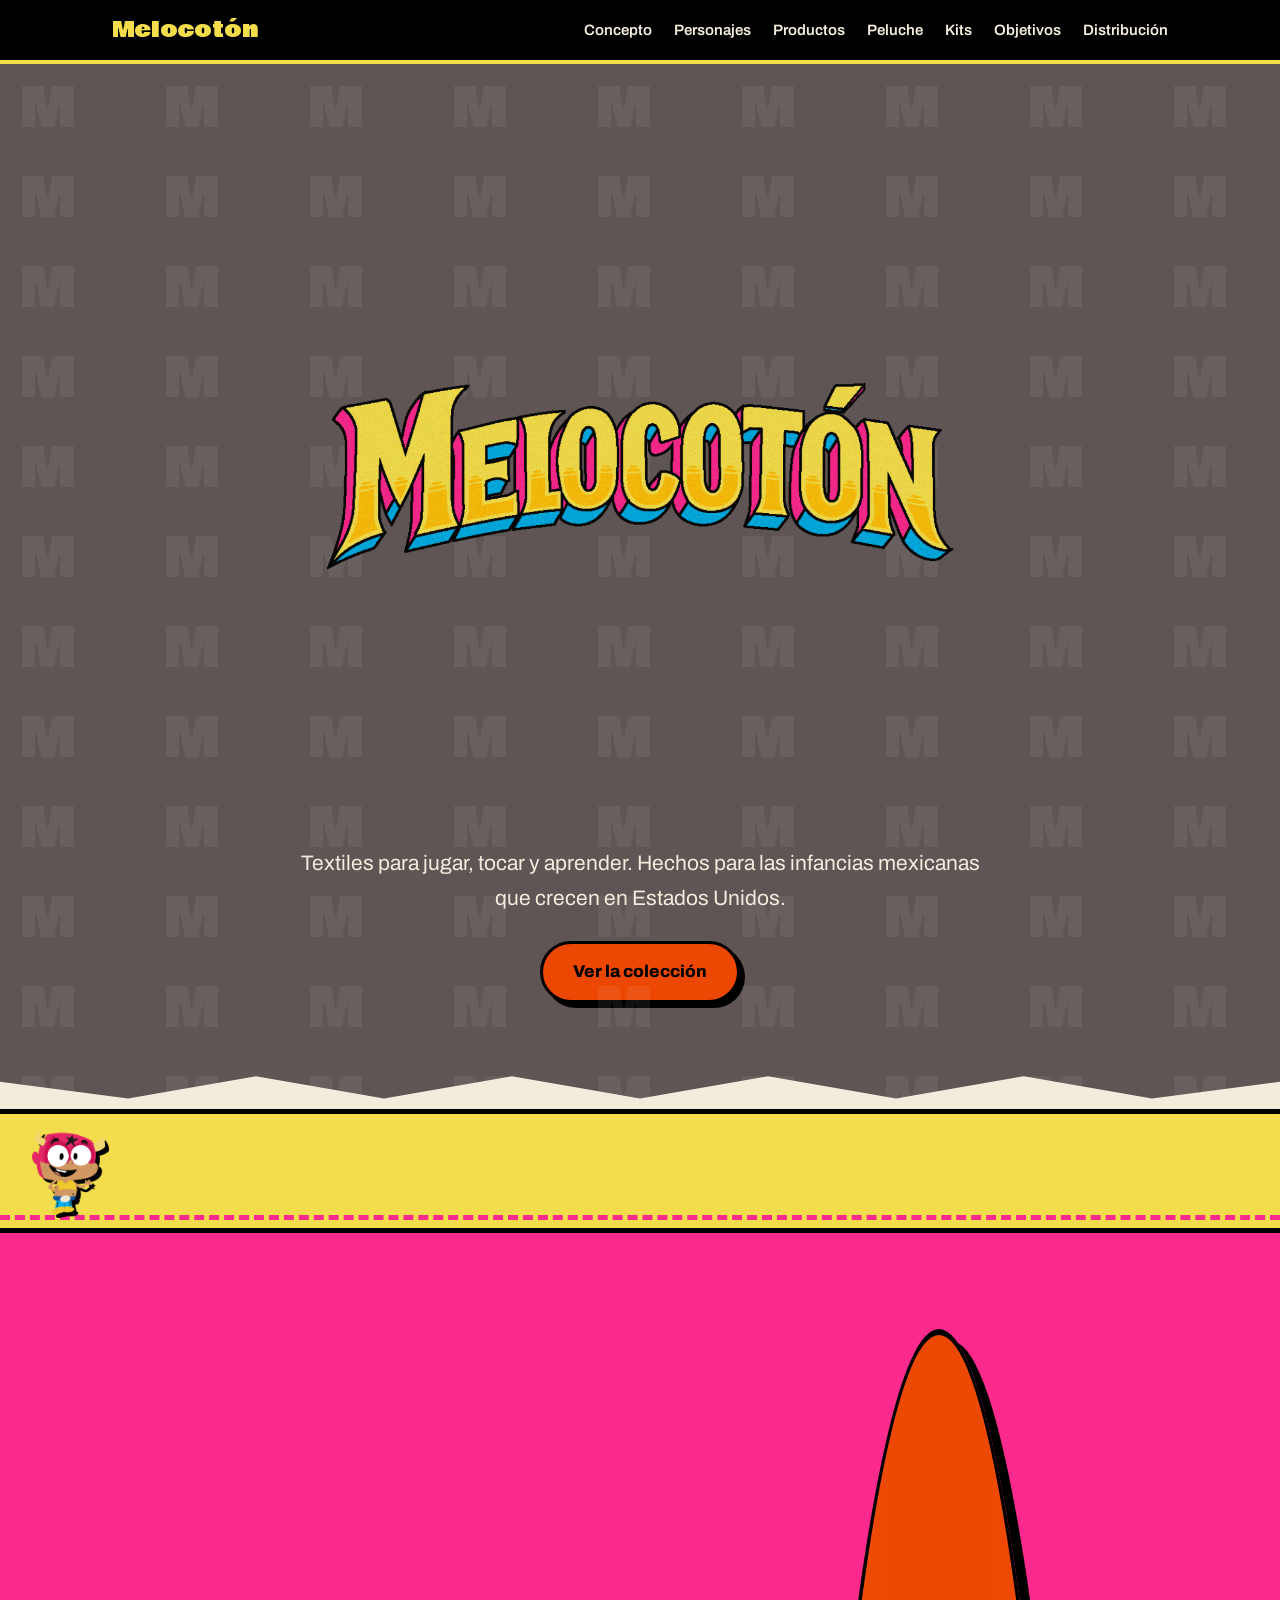
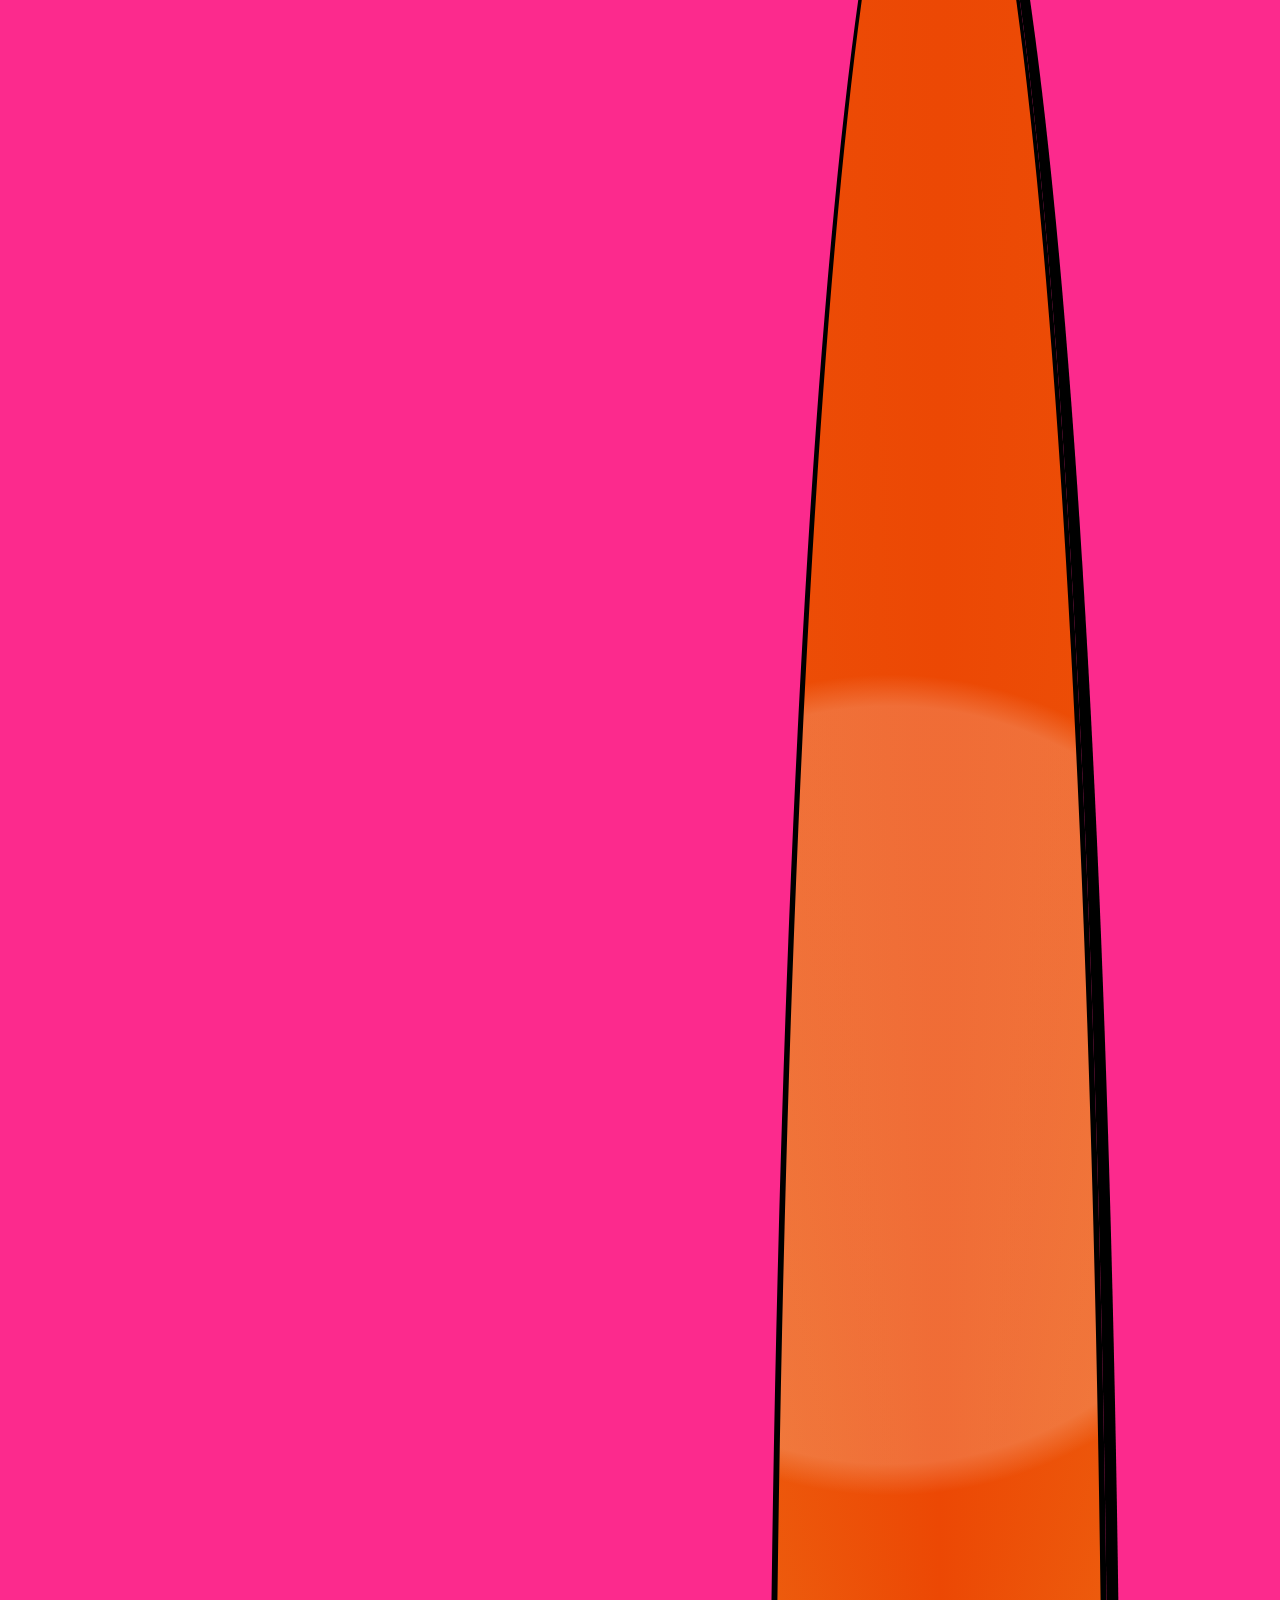
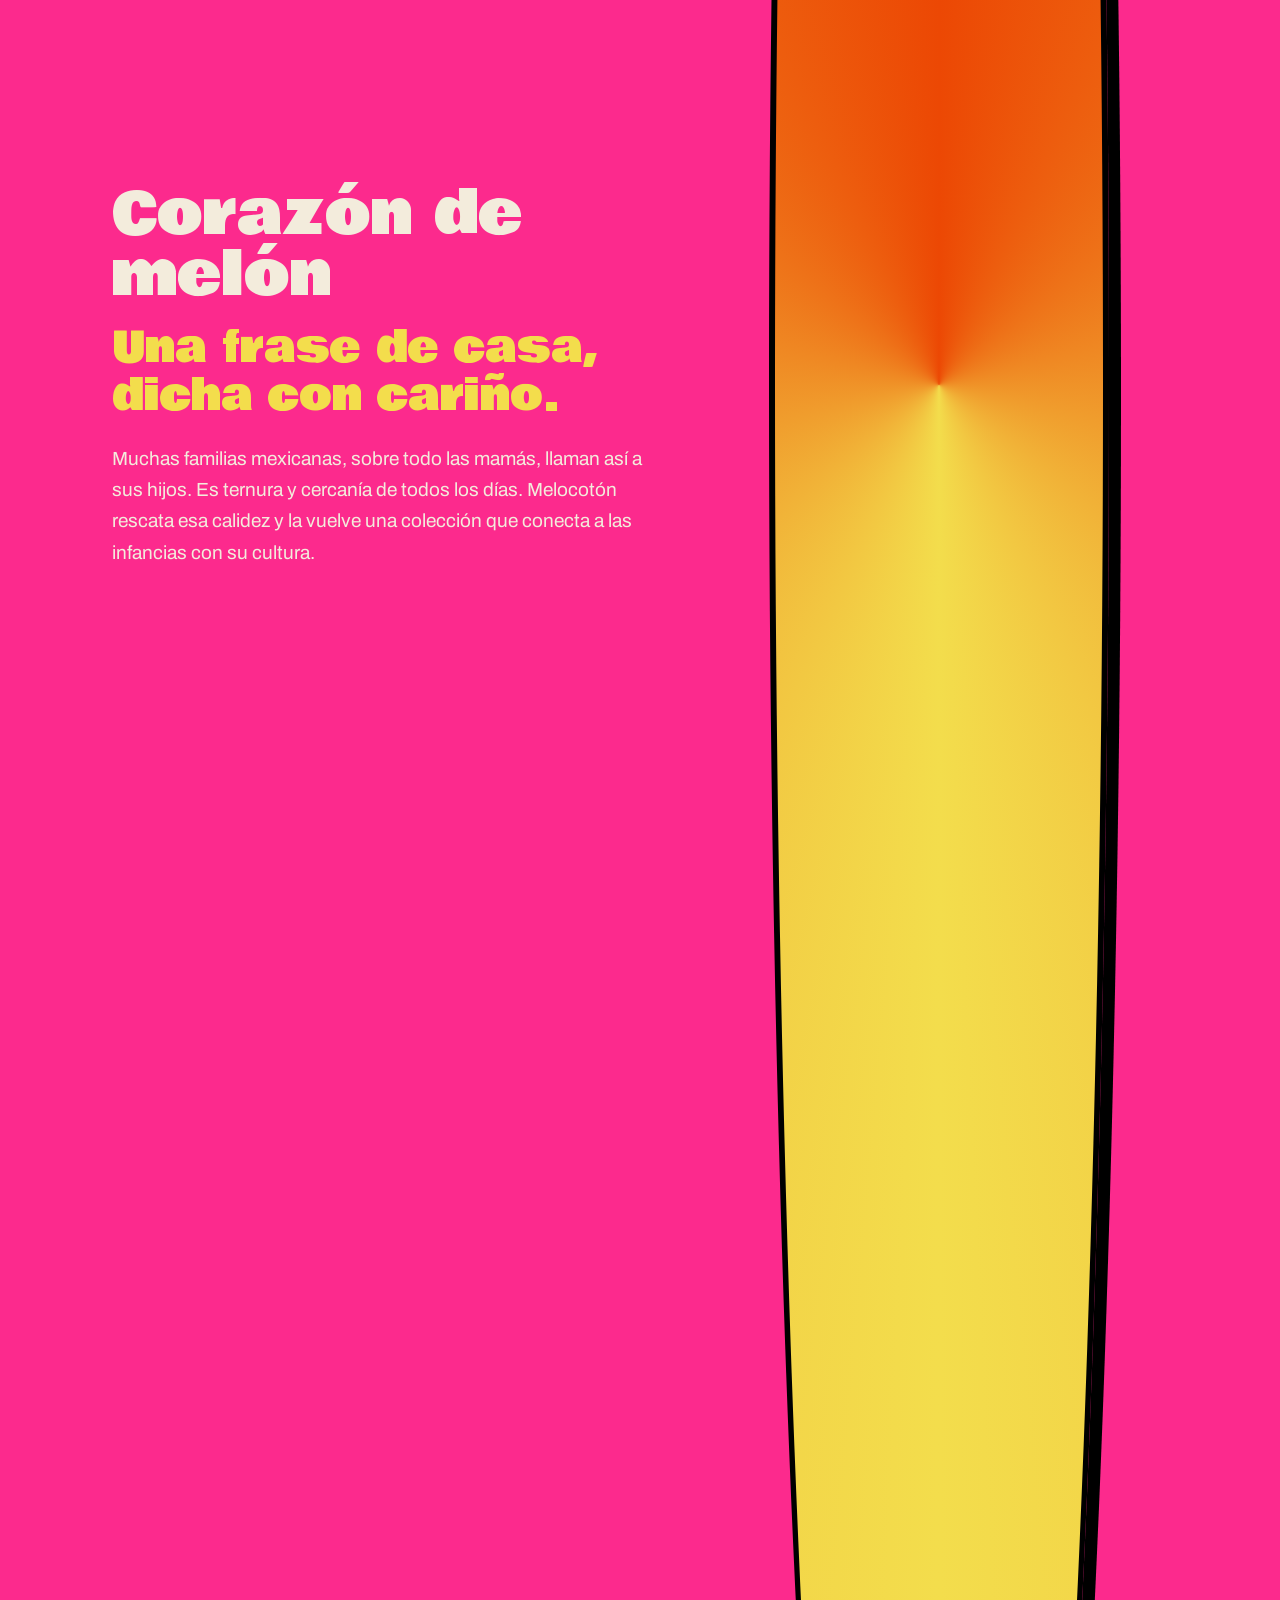
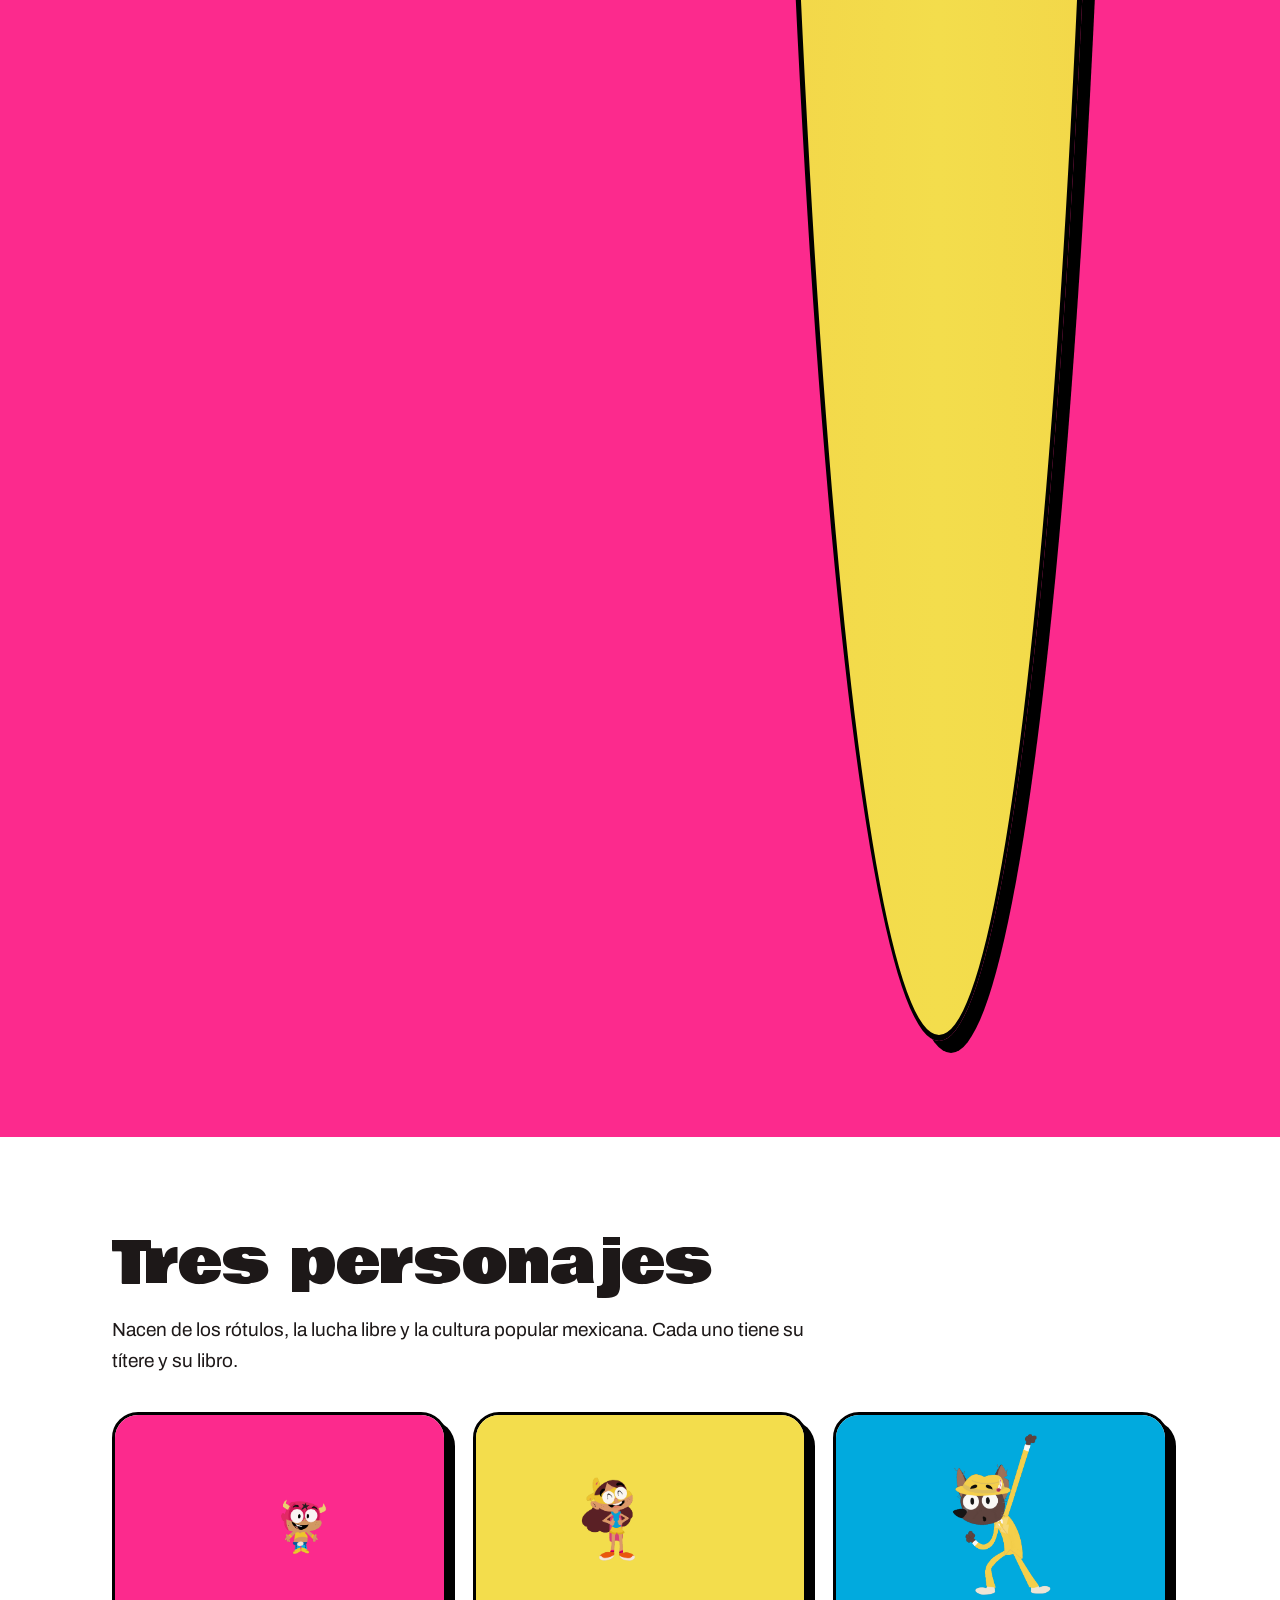
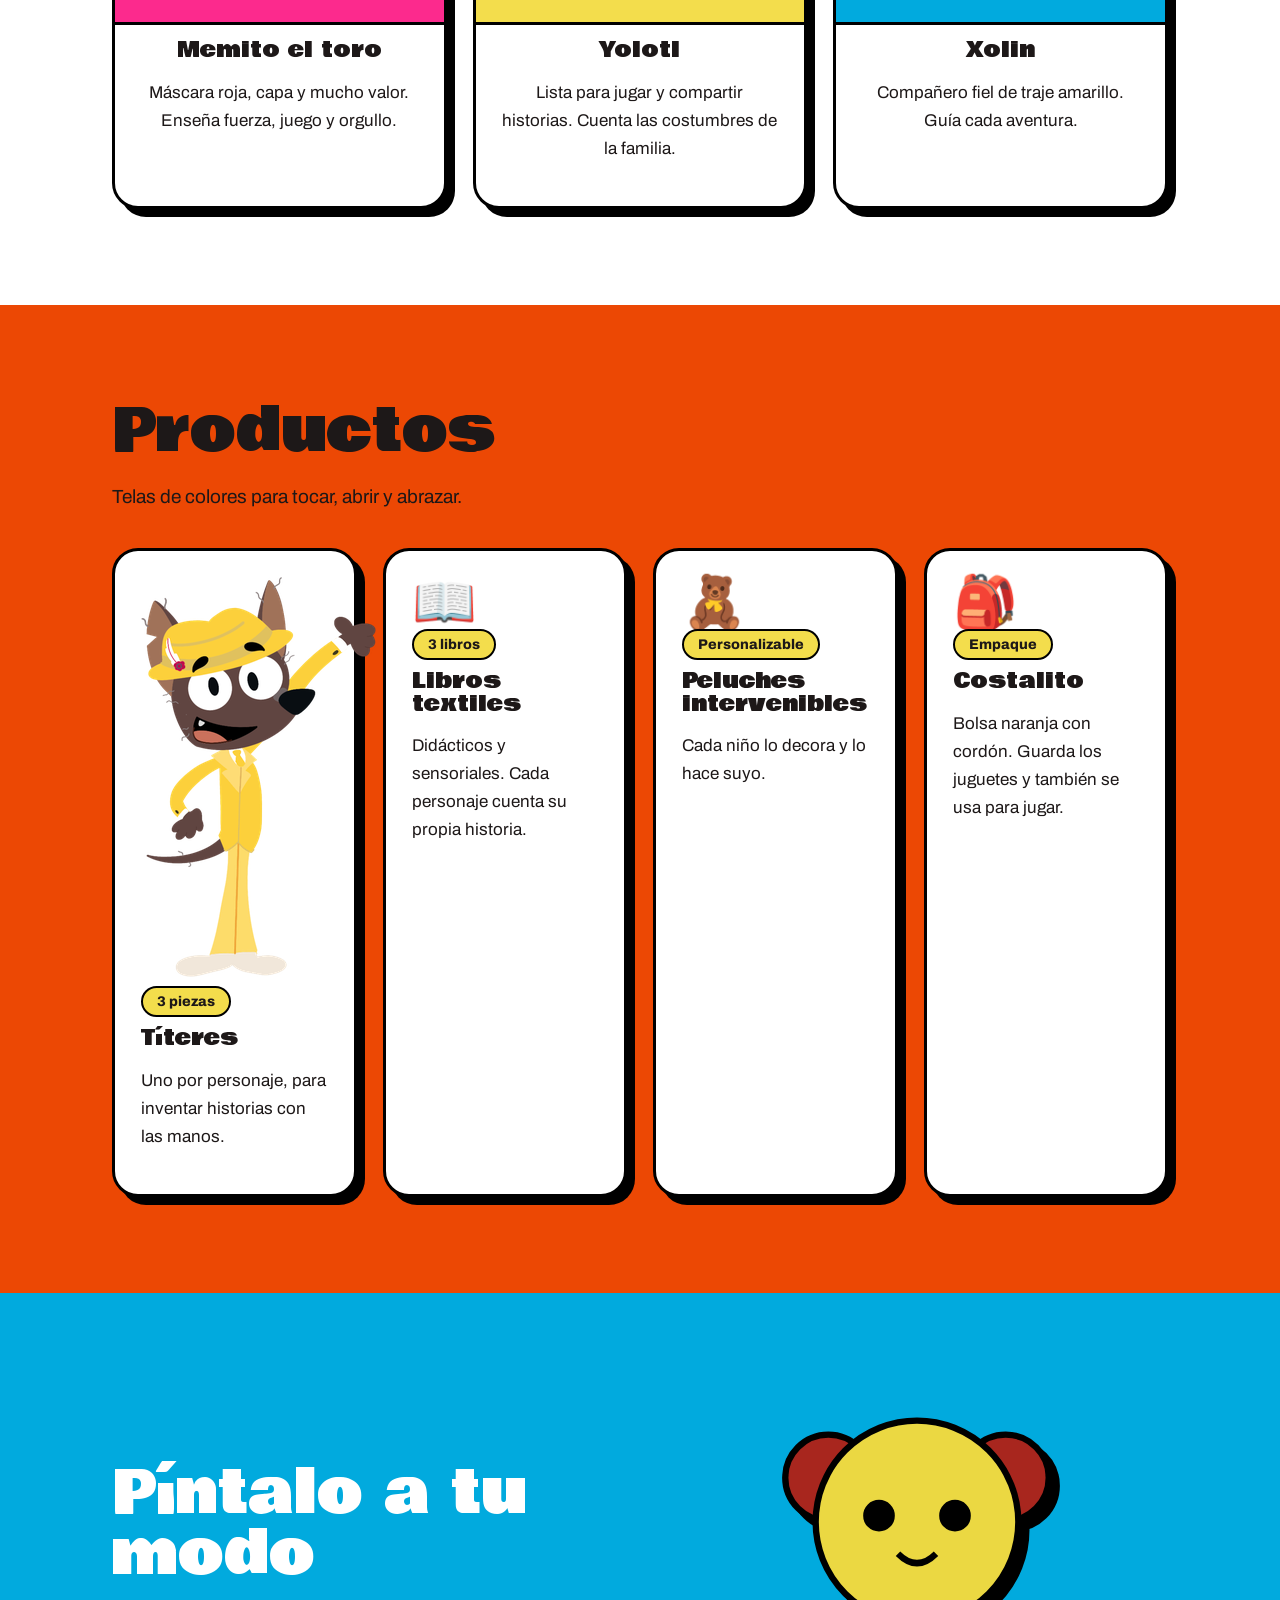
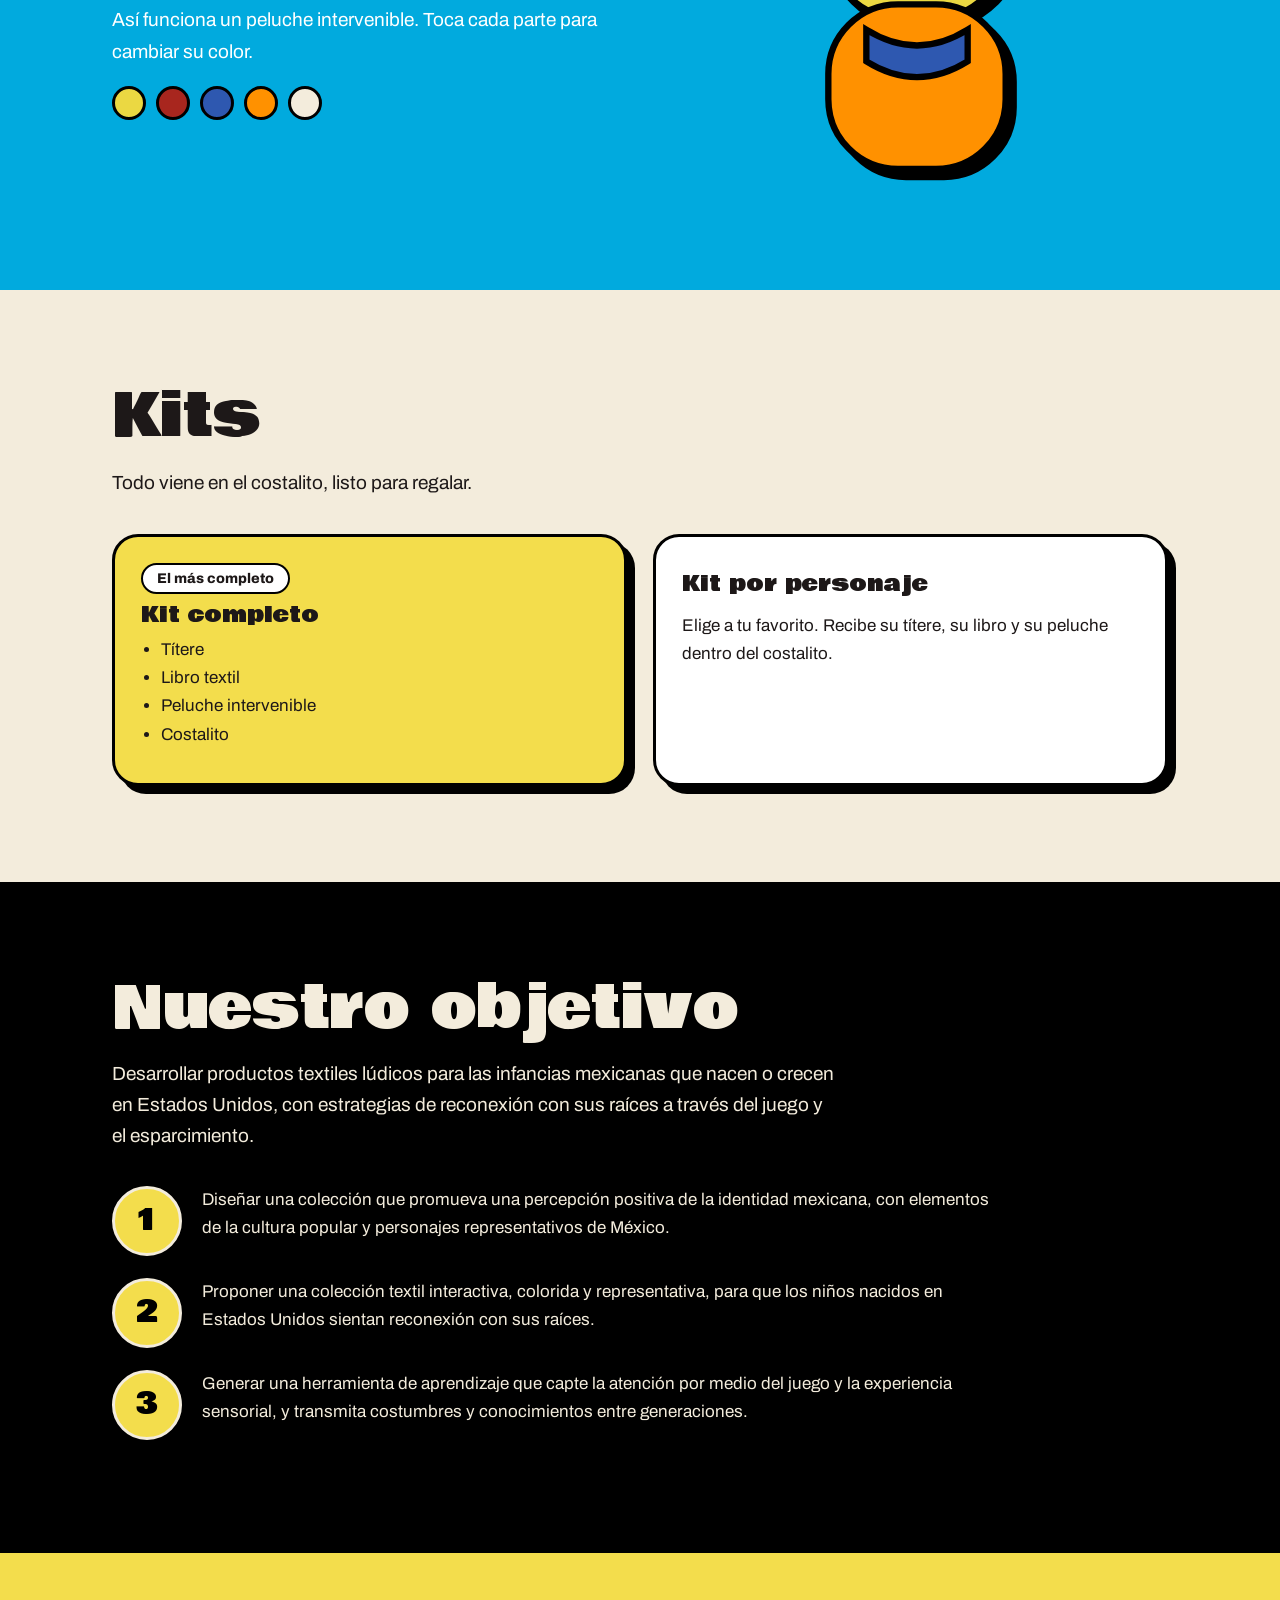
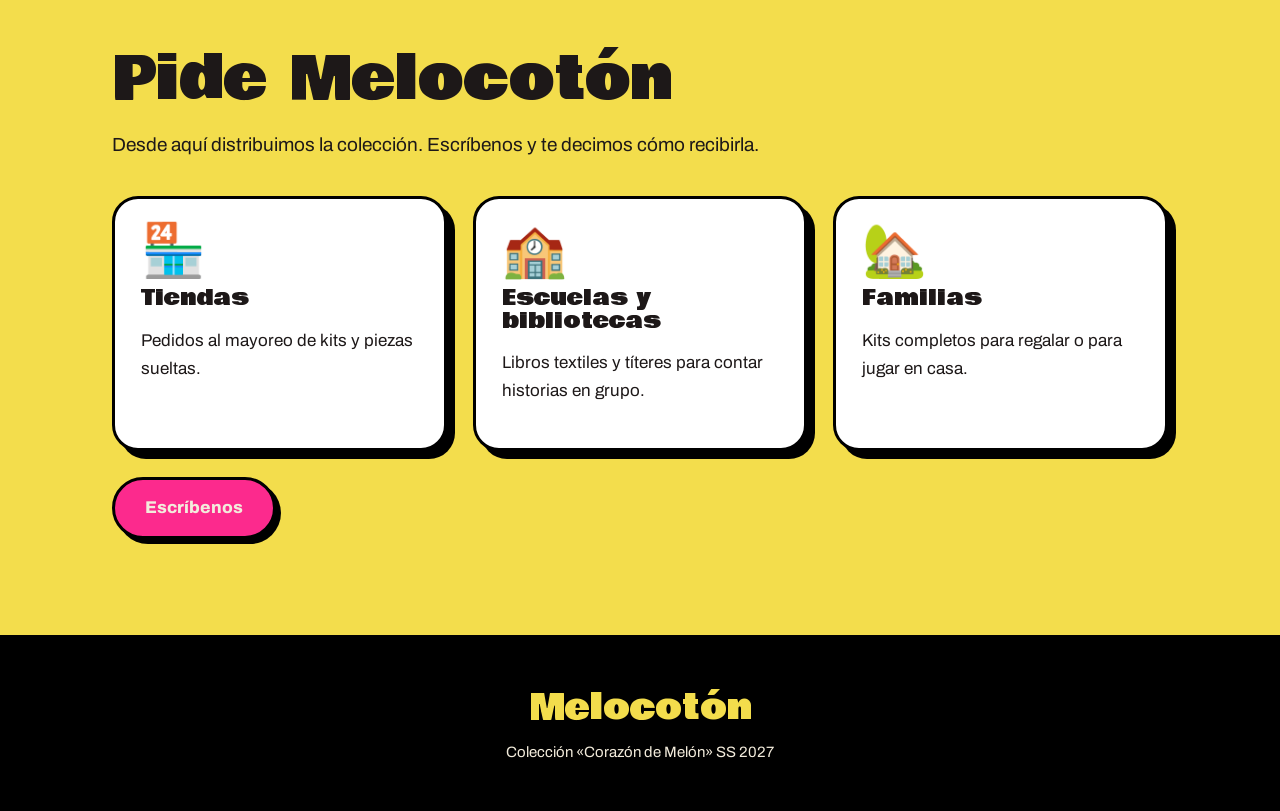
==== index.html @ 407057d2 "bien" ====
<!DOCTYPE html>
<html lang="es">
<head>
<meta charset="utf-8">
<meta name="viewport" content="width=device-width, initial-scale=1">
<meta name="description" content="Textiles lúdicos para las infancias mexicanas que crecen en Estados Unidos.">
<link rel="preconnect" href="https://fonts.googleapis.com">
<link rel="preconnect" href="https://fonts.gstatic.com" crossorigin>
<link rel="stylesheet" href="https://fonts.googleapis.com/css2?family=Archivo:wght@400;600;800&family=Bowlby+One&display=swap">
<link rel="stylesheet" href="styles.css">
</head>
<body>
<nav aria-label="Principal"><div class="w"><b>Melocotón</b>
<ul><li><a href="#concepto">Concepto</a></li><li><a href="#personajes">Personajes</a></li><li><a href="#productos">Productos</a></li><li><a href="#intervenible">Peluche</a></li><li><a href="#kits">Kits</a></li><li><a href="#objetivos">Objetivos</a></li><li><a href="#distribucion">Distribución</a></li></ul></div></nav>

<header class="hero">
<div class="w">
<h1 class="logo-img"><img src="img/logoletras.png" alt="Melocotón"></h1>
<p>Textiles para jugar, tocar y aprender. Hechos para las infancias mexicanas que crecen en Estados Unidos.</p>
<a class="btn" href="#productos">Ver la colección</a>

</div>
<div class="cut"></div>
</header>

<div class="mq"><div id="desfile" aria-hidden="true"></div></div>

<section class="cor" id="concepto"><div class="w">
<div>
<h2>Corazón de melón</h2>
<blockquote>Una frase de casa, dicha con cariño.</blockquote>
<p class="lead" style="margin-top:22px">Muchas familias mexicanas, sobre todo las mamás, llaman así a sus hijos. Es ternura y cercanía de todos los días. Melocotón rescata esa calidez y la vuelve una colección que conecta a las infancias con su cultura.</p>
</div>
<div class="melon" aria-hidden="true"><img src="img/logoletra.png" alt=""></div>
</div></section>
<section class="chars" id="personajes"><div class="w">
<h2>Tres personajes</h2>
<p class="lead">Nacen de los rótulos, la lucha libre y la cultura popular mexicana. Cada uno tiene su títere y su libro.</p>
<div class="grid">
<article class="card"><div class="pic a"><img src="img/luchador.gif" alt="El luchador"></div><h3>Memito el toro</h3><p>Máscara roja, capa y mucho valor. Enseña fuerza, juego y orgullo.</p></article>
<article class="card"><div class="pic b"><img src="img/nina.gif" alt="La superheroína"></div><h3>Yolotl</h3><p>Lista para jugar y compartir historias. Cuenta las costumbres de la familia.</p></article>
<article class="card"><div class="pic c"><img src="img/xolo.gif" alt="El perro de sombrero"></div><h3>Xolin</h3><p>Compañero fiel de traje amarillo. Guía cada aventura.</p></article>
</div></div></section>
<section class="prod" id="productos"><div class="w">
<h2>Productos</h2>
<p class="lead">Telas de colores para tocar, abrir y abrazar.</p>
<div class="grid">
<article class="card"><div class="ico"><img src="img/perro.png" alt=""></div><span class="tag">3 piezas</span><h3>Títeres</h3><p>Uno por personaje, para inventar historias con las manos.</p></article>
<article class="card"><div class="ico">📖</div><span class="tag">3 libros</span><h3>Libros textiles</h3><p>Didácticos y sensoriales. Cada personaje cuenta su propia historia.</p></article>
<article class="card"><div class="ico">🧸</div><span class="tag">Personalizable</span><h3>Peluches intervenibles</h3><p>Cada niño lo decora y lo hace suyo.</p></article>
<article class="card"><div class="ico">🎒</div><span class="tag">Empaque</span><h3>Costalito</h3><p>Bolsa naranja con cordón. Guarda los juguetes y también se usa para jugar.</p></article>
</div></div></section>

<section class="int" id="intervenible"><div class="w">
<div>
<h2>Píntalo a tu modo</h2>
<p class="lead">Así funciona un peluche intervenible. Toca cada parte para cambiar su color.</p>
<div class="sw" aria-hidden="true"><i style="background:#EBD842"></i><i style="background:#A8261E"></i><i style="background:#2E58B0"></i><i style="background:#FF9100"></i><i style="background:#F3ECDC"></i></div>
</div>
<svg viewBox="0 0 300 320" role="img" aria-label="Peluche con partes de color cambiante">
<circle class="p" cx="80" cy="70" r="34" fill="#A8261E"/><circle class="p" cx="220" cy="70" r="34" fill="#A8261E"/>
<circle class="p" cx="150" cy="105" r="80" fill="#EBD842"/>
<rect class="p" x="80" y="170" width="140" height="130" rx="55" fill="#FF9100"/>
<path class="p" d="M110 190 Q150 215 190 190 L190 215 Q150 240 110 215Z" fill="#2E58B0"/>
<circle cx="120" cy="100" r="10" fill="#000" style="pointer-events:none"/><circle cx="180" cy="100" r="10" fill="#000" style="pointer-events:none"/>
<path d="M135 130 Q150 145 165 130" fill="none" style="pointer-events:none"/>
</svg>
</div></section>

<section class="kit" id="kits"><div class="w">
<h2>Kits</h2>
<p class="lead">Todo viene en el costalito, listo para regalar.</p>
<div class="grid">
<article class="card big"><span class="tag" style="background:#fff">El más completo</span><h3>Kit completo</h3><ul><li>Títere</li><li>Libro textil</li><li>Peluche intervenible</li><li>Costalito</li></ul></article>
<article class="card"><h3>Kit por personaje</h3><p>Elige a tu favorito. Recibe su títere, su libro y su peluche dentro del costalito.</p></article>
</div></div></section>

<section class="obj" id="objetivos"><div class="w">
<h2>Nuestro objetivo</h2>
<p class="lead">Desarrollar productos textiles lúdicos para las infancias mexicanas que nacen o crecen en Estados Unidos, con estrategias de reconexión con sus raíces a través del juego y el esparcimiento.</p>
<ol>
<li>Diseñar una colección que promueva una percepción positiva de la identidad mexicana, con elementos de la cultura popular y personajes representativos de México.</li>
<li>Proponer una colección textil interactiva, colorida y representativa, para que los niños nacidos en Estados Unidos sientan reconexión con sus raíces.</li>
<li>Generar una herramienta de aprendizaje que capte la atención por medio del juego y la experiencia sensorial, y transmita costumbres y conocimientos entre generaciones.</li>
</ol></div></section>

<section class="dist" id="distribucion"><div class="w">
<h2>Pide Melocotón</h2>
<p class="lead">Desde aquí distribuimos la colección. Escríbenos y te decimos cómo recibirla.</p>
<div class="grid">
<article class="card"><div class="ico">🏪</div><h3>Tiendas</h3><p>Pedidos al mayoreo de kits y piezas sueltas.</p></article>
<article class="card"><div class="ico">🏫</div><h3>Escuelas y bibliotecas</h3><p>Libros textiles y títeres para contar historias en grupo.</p></article>
<article class="card"><div class="ico">🏡</div><h3>Familias</h3><p>Kits completos para regalar o para jugar en casa.</p></article>
</div>
<a class="btn" href="mailto:hola@tucorreo.com?subject=Pedido%20Melocot%C3%B3n">Escríbenos</a>
</div></section>

<footer><b>Melocotón</b>Colección «Corazón de Melón» SS 2027</footer>
<script src="main.js"></script>
</body>
</html>
---- styles.css ----
@font-face{font-family:"Reactive Anchor";src:url(fonts/ReactiveAnchor.otf) format("opentype")}
:root{--y:#F3DD4C;--r:#FC2A8D;--b:#01AADE;--o:#EC4804;--c:#F3ECDC;--g:#5F5555;--k:#000;
--disp:"Bowlby One","Impact","Arial Black",sans-serif;--body:"Archivo",system-ui,sans-serif}
*{box-sizing:border-box}html{scroll-behavior:smooth;scroll-padding-top:64px}
body{margin:0;background:var(--c);color:#1d1818;font:400 17px/1.65 var(--body)}
h1,h2,h3{font-family:var(--disp);font-weight:400;line-height:1.02;margin:0}
a{color:inherit}.w{max-width:1100px;margin:0 auto;padding:0 22px}
:focus-visible{outline:3px solid var(--b);outline-offset:3px}
/* nav */
nav{position:sticky;top:0;z-index:20;background:var(--k);color:var(--c);border-bottom:4px solid var(--y)}
nav .w{display:flex;align-items:center;justify-content:space-between;gap:16px;height:60px}
nav b{font-family:var(--disp);font-weight:400;font-size:22px;color:var(--y)}
nav ul{display:flex;gap:22px;margin:0;padding:0;list-style:none;font-weight:600;font-size:15px}
nav a{text-decoration:none}nav a:hover{color:var(--y)}
@media(max-width:700px){nav ul{display:none}}
/* hero */
.hero{background:var(--g);color:var(--c);text-align:center;padding:72px 0 0;position:relative;overflow:hidden}
.hero::before{content:"M M M M M M M M M M M M M M M M M M M M M M M M M M M M M M M M M M M M M M M M M M M M M M M M M M M M M M M M M M M M M M M M M M M M M M M M M M M M M M M M M M M M M M M M M M M M M M M M M M M M M M M M M M M M M M M M M M M M M M M M M M M M M M M M M M M M M M M M M M M M M M M M M M M M M M M M M M M M M M M M M M M M M M M M M M M M M M M M M M M M M M M M M M M M M M M M M M";
position:absolute;left:0;right:0;top:-90px;bottom:0;font:400 54px/90px "Reactive Anchor",var(--disp);letter-spacing:34px;text-align:center;color:#ffffff10;overflow:hidden;pointer-events:none;animation:lluvia 6s linear infinite}
@keyframes lluvia{to{transform:translateY(90px)}}
.logo{position:relative;display:inline-block;font-size:clamp(52px,12.5vw,150px);padding:0 .08em;color:var(--r);-webkit-text-fill-color:var(--r);-webkit-text-stroke:.03em #000;paint-order:stroke fill;transform:rotate(-3deg);animation:pop .9s cubic-bezier(.2,1.6,.4,1) both;
text-shadow:.02em .02em 0 var(--r),.04em .04em 0 var(--r),.06em .06em 0 var(--r),.08em .08em 0 var(--r),.1em .1em 0 var(--r),.12em .12em 0 #000}
.logo::after{content:attr(data-t);position:absolute;left:0;top:0;padding:0 .08em;background:linear-gradient(#fff 0 38%,var(--y) 52% 68%,var(--b) 72%);-webkit-background-clip:text;background-clip:text;-webkit-text-fill-color:transparent;-webkit-text-stroke:.03em #000;text-shadow:none}
@keyframes pop{from{transform:scale(.5) rotate(6deg);opacity:0}}
.hero p{position:relative;max-width:34em;margin:30px auto 0;font-size:21px}
.btn{display:inline-block;margin-top:26px;background:var(--o);color:#000;font-weight:800;padding:14px 30px;border-radius:999px;text-decoration:none;border:3px solid #000;box-shadow:5px 5px 0 #000;transition:transform .15s,box-shadow .15s}
.btn:hover{transform:translate(2px,2px);box-shadow:3px 3px 0 #000;background:var(--y)}
.hero .row{position:relative;display:flex;justify-content:center;gap:12px;flex-wrap:wrap;margin-top:12px}
.hero .star{position:absolute;color:var(--b);font-size:44px}
.cut{height:56px;background:var(--c);margin-top:56px;clip-path:polygon(0 100%,0 40%,10% 70%,20% 30%,30% 70%,40% 30%,50% 70%,60% 30%,70% 70%,80% 30%,90% 70%,100% 40%,100% 100%)}
/* barra del desfile */
.mq{position:relative;z-index:2;height:124px;margin-top:-6px;background:var(--y);border-block:5px solid #000}
.mq::after{content:"";position:absolute;left:0;right:0;bottom:8px;border-bottom:5px dashed var(--r)}
/* sections */
section{padding:96px 0}
h2{font-size:clamp(34px,6vw,60px);margin-bottom:18px}
.lead{max-width:38em;font-size:19px}
.cor{background:var(--r);color:var(--c);position:relative}
.cor .w{display:grid;gap:40px;grid-template-columns:1.1fr .9fr;align-items:center}
.cor blockquote{margin:0;font:400 clamp(26px,4vw,42px)/1.15 var(--disp);color:var(--y)}
.melon{aspect-ratio:1;width:100%;max-width:340px;margin:auto;border-radius:50%;background:radial-gradient(circle at 35% 30%,#fff3 0 12%,transparent 13%),conic-gradient(var(--o),var(--y),var(--o));border:6px solid #000;box-shadow:12px 12px 0 #000;display:grid;place-items:center;font-size:120px;animation:bob 4s ease-in-out infinite}
@keyframes bob{50%{transform:translateY(-12px) rotate(4deg)}}
@media(max-width:800px){.cor .w{grid-template-columns:1fr}}
.grid{display:grid;gap:26px;grid-template-columns:repeat(auto-fit,minmax(240px,1fr));margin-top:36px}
.card{background:#fff;border:3px solid #000;border-radius:26px;padding:26px;box-shadow:8px 8px 0 #000;transition:transform .2s}
.card:hover{transform:translateY(-6px) rotate(-.8deg)}
.card h3{font-size:22px;margin:10px 0;overflow-wrap:anywhere}
/* personajes */
.chars{background:#fff}
.chars .card{text-align:center;padding-top:0;overflow:hidden}
.pic{margin:0 -26px 14px;height:210px;display:grid;place-items:center;font-size:104px;border-bottom:3px solid #000}
.pic.a{background:var(--r)}.pic.b{background:var(--y)}.pic.c{background:var(--b)}
/* productos */
.prod{background:var(--o)}
.tag{display:inline-block;background:var(--y);border:2px solid #000;border-radius:999px;padding:2px 14px;font-size:14px;font-weight:800}
.ico{font-size:52px;line-height:1}
/* intervenible */
.int{background:var(--b);color:#fff}
.int .w{display:grid;gap:50px;grid-template-columns:1fr 1fr;align-items:center}
.int svg{width:100%;max-width:380px;margin:auto;display:block;filter:drop-shadow(8px 8px 0 #000)}
.int svg path,.int svg circle,.int svg rect{stroke:#000;stroke-width:5;cursor:pointer;transition:fill .25s}
.int svg path:hover,.int svg circle:hover,.int svg rect:hover{opacity:.9}
.sw{display:flex;gap:10px;margin-top:18px}.sw i{width:34px;height:34px;border-radius:50%;border:3px solid #000}
@media(max-width:800px){.int .w{grid-template-columns:1fr}}
/* kits */
.kit{background:var(--c)}
.kit .card ul{padding-left:20px;margin:8px 0}
.kit .big{background:var(--y)}
/* objetivos */
.obj{background:#000;color:var(--c)}
.obj ol{list-style:none;counter-reset:n;padding:0;display:grid;gap:22px;margin-top:34px}
.obj li{counter-increment:n;display:grid;grid-template-columns:70px 1fr;gap:20px;align-items:start;max-width:52em}
.obj li::before{content:counter(n);font:400 30px var(--disp);display:grid;place-items:center;width:64px;height:64px;border-radius:50%;background:var(--y);color:#000;border:3px solid var(--c)}
.dist{background:var(--y)}.dist .btn{background:var(--r);color:var(--c)}.dist .btn:hover{background:#fff;color:#000}
footer{background:#000;color:var(--c);text-align:center;padding:46px 20px;font-size:15px}
footer b{display:block;font:400 34px var(--disp);color:var(--y);margin-bottom:6px}
@media(prefers-reduced-motion:reduce){*{animation:none!important;transition:none!important}html{scroll-behavior:auto}}

/* desfile de personajes */
#desfile{position:absolute;left:0;right:0;bottom:14px;height:100px;z-index:3;pointer-events:none}
.ch{position:absolute;left:0;bottom:0;pointer-events:auto;cursor:pointer;will-change:transform;user-select:none;-webkit-tap-highlight-color:transparent}
.ch .b{display:block;font-size:76px;line-height:1;filter:drop-shadow(4px 4px 0 #000);animation:paso .45s ease-in-out infinite alternate}
.ch.flip .b{transform:scaleX(-1)}
.ch.jump .b{animation:salto .6s ease-out}
.ch .say{position:absolute;left:50%;bottom:92px;transform:translateX(-50%) scale(0);transform-origin:bottom;white-space:nowrap;background:#fff;color:#000;border:3px solid #000;border-radius:16px;padding:4px 12px;font:400 16px var(--disp);transition:transform .2s}
.ch.talk .say{transform:translateX(-50%) scale(1)}
@keyframes paso{from{transform:translateY(0) rotate(-5deg)}to{transform:translateY(-10px) rotate(5deg)}}
@keyframes salto{40%{transform:translateY(-60px) rotate(-12deg) scale(1.15)}}
.ch.flip .b{animation-name:paso}
@media(prefers-reduced-motion:reduce){.ch .b{animation:none!important}}
.ch img{display:block;height:96px;width:auto;max-width:none;pointer-events:none}.ch .em{font-size:76px;line-height:1}
/* personajes */
.chars{background:#fff}
.chars .card{text-align:center;padding-top:0;overflow:hidden}
.pic{margin:0 -26px 14px;height:210px;display:grid;place-items:center;border-bottom:3px solid #000;overflow:hidden}
.pic.a{background:var(--r)}
.pic.b{background:var(--y)}
.pic.c{background:var(--b)}
.pic img{height:180px;width:auto;max-width:100%;object-fit:contain;display:block}
.logo-img{position:relative;margin:0;animation:pop .9s cubic-bezier(.2,1.6,.4,1) both}
.logo-img img{display:block;width:min(680px,90%);height:auto;margin:0 auto}
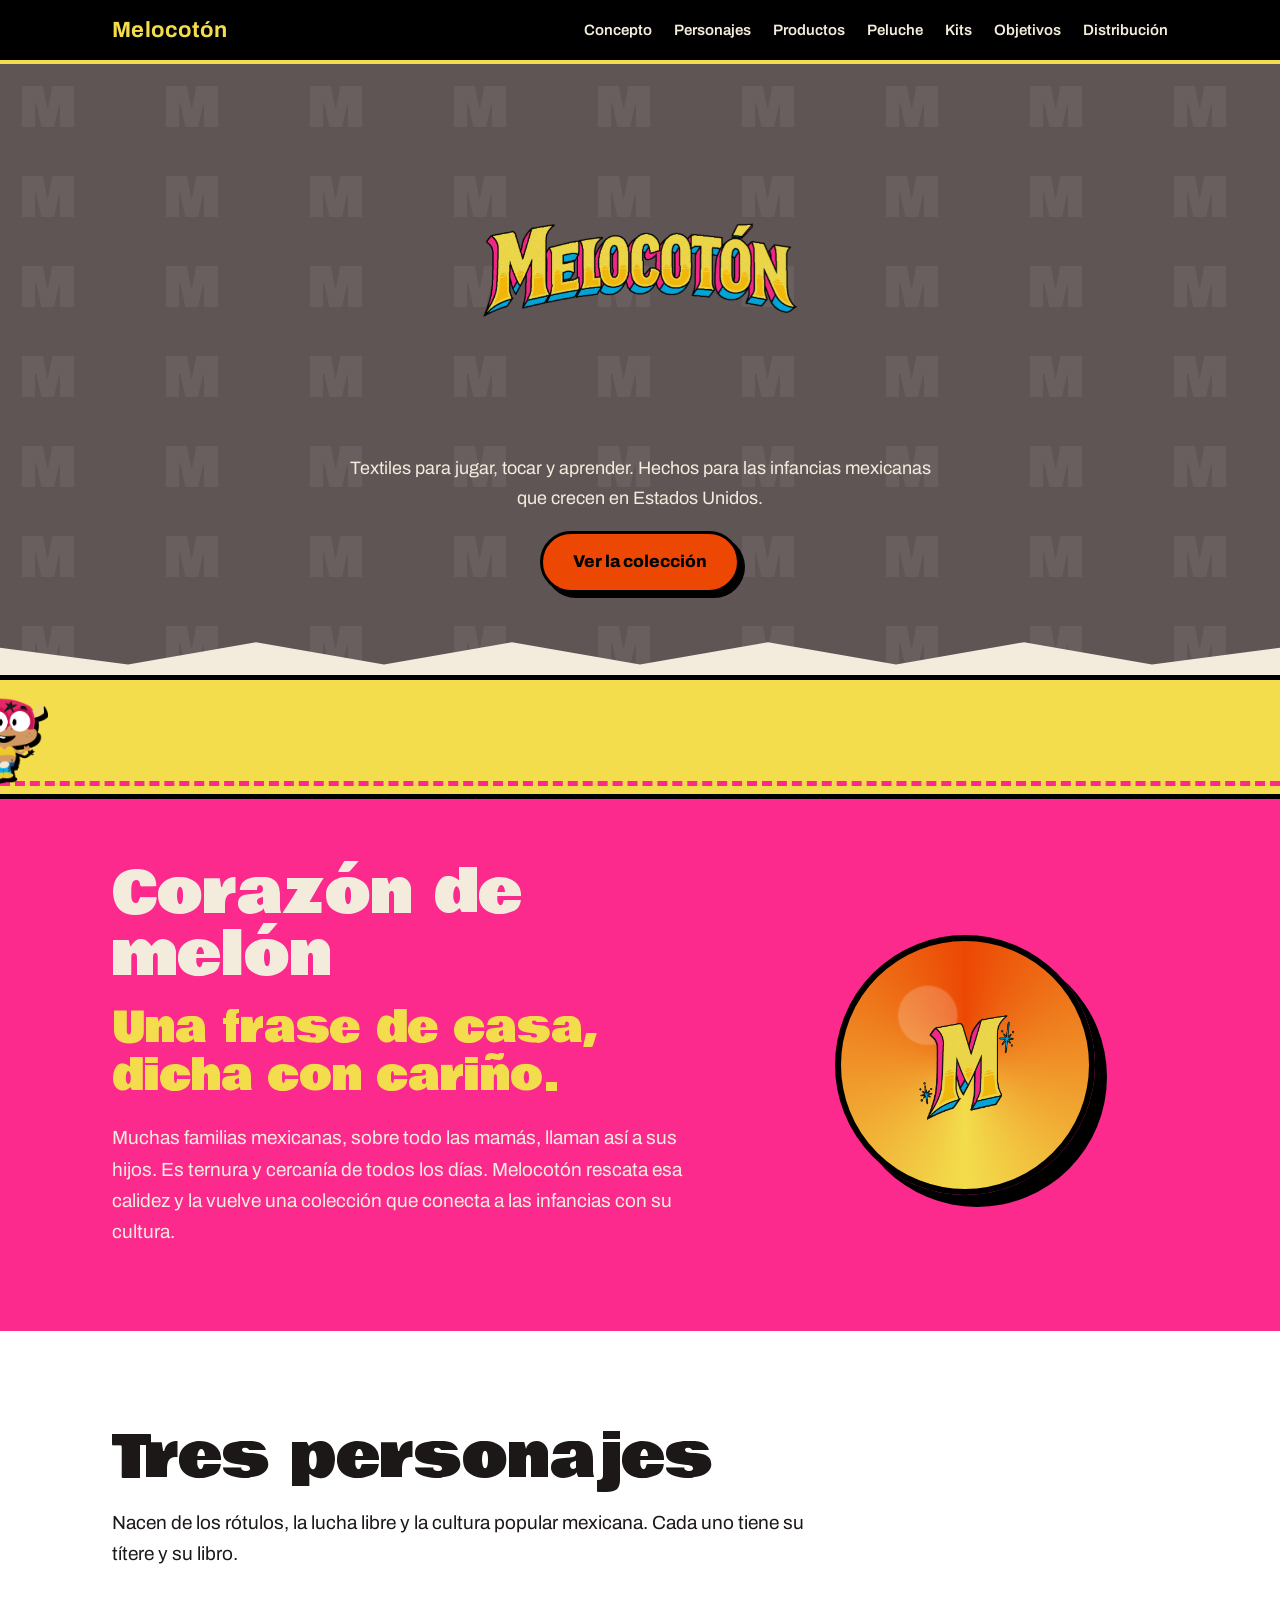
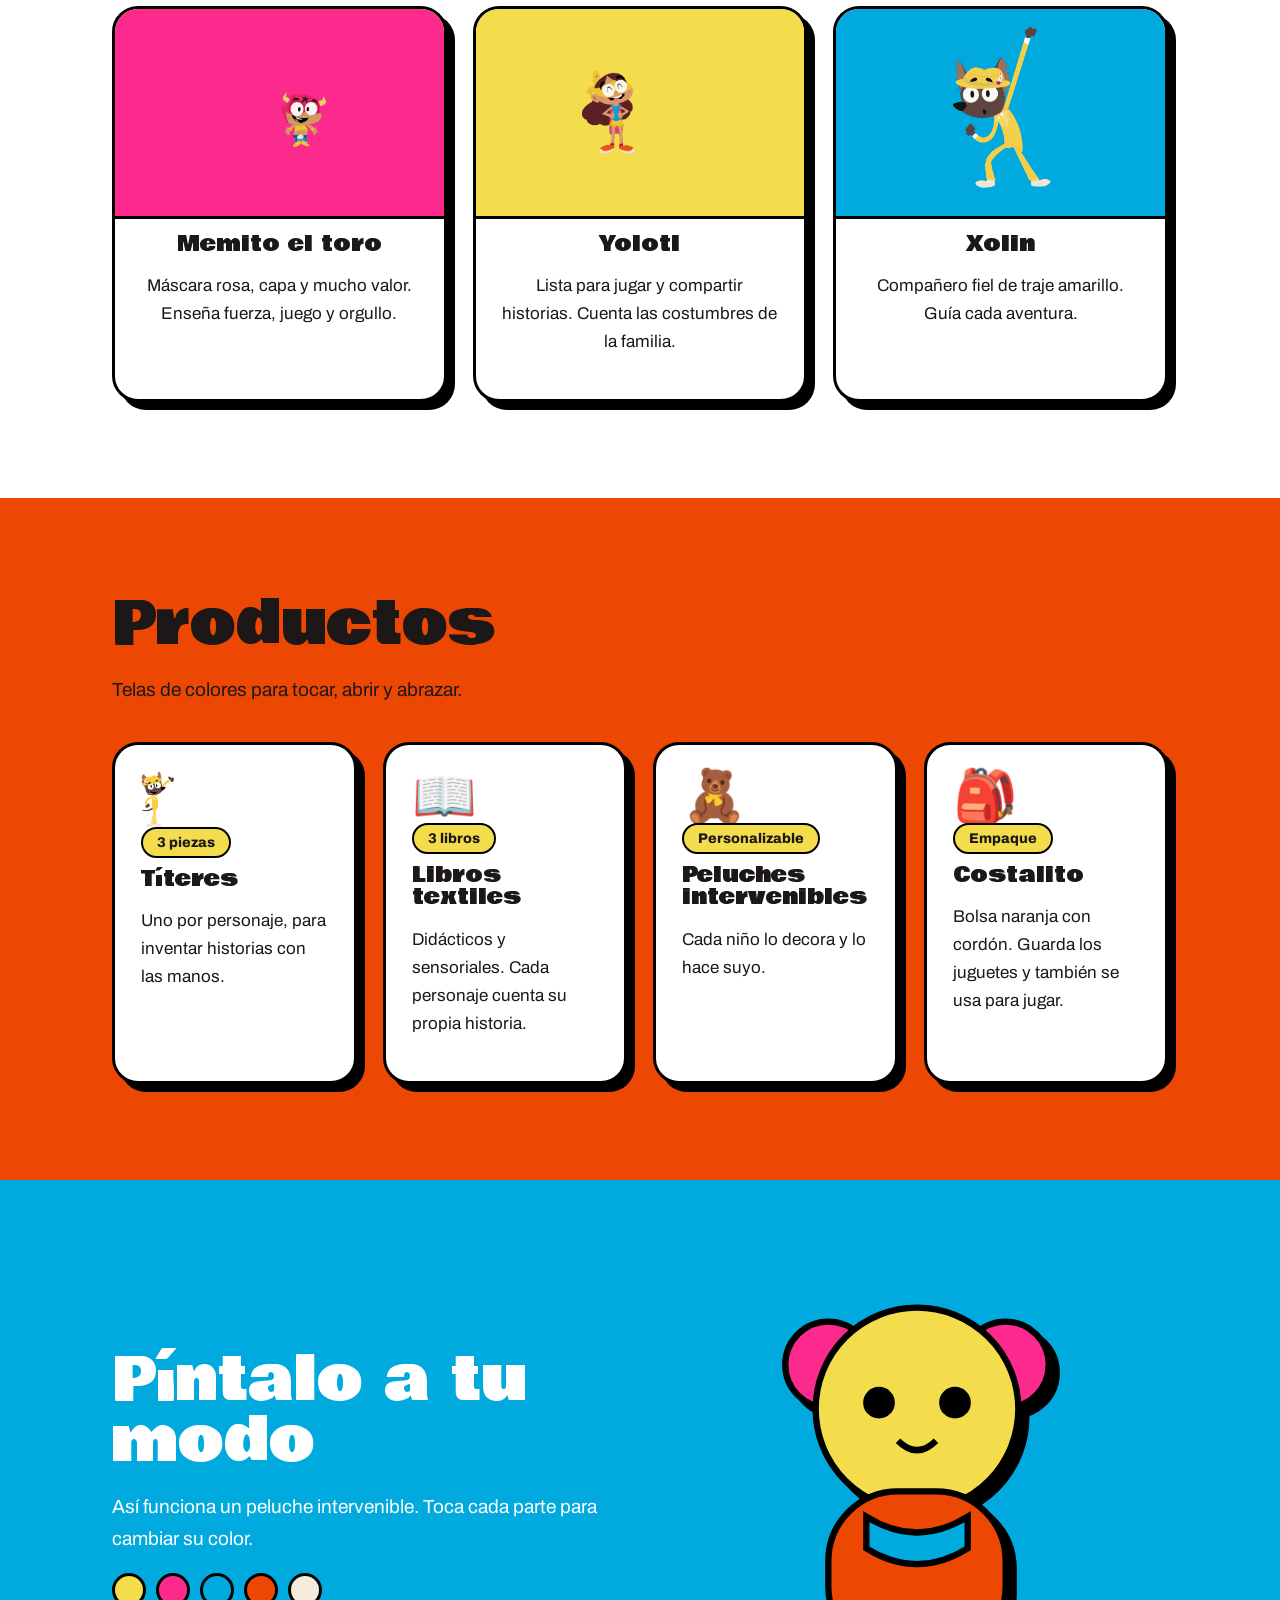
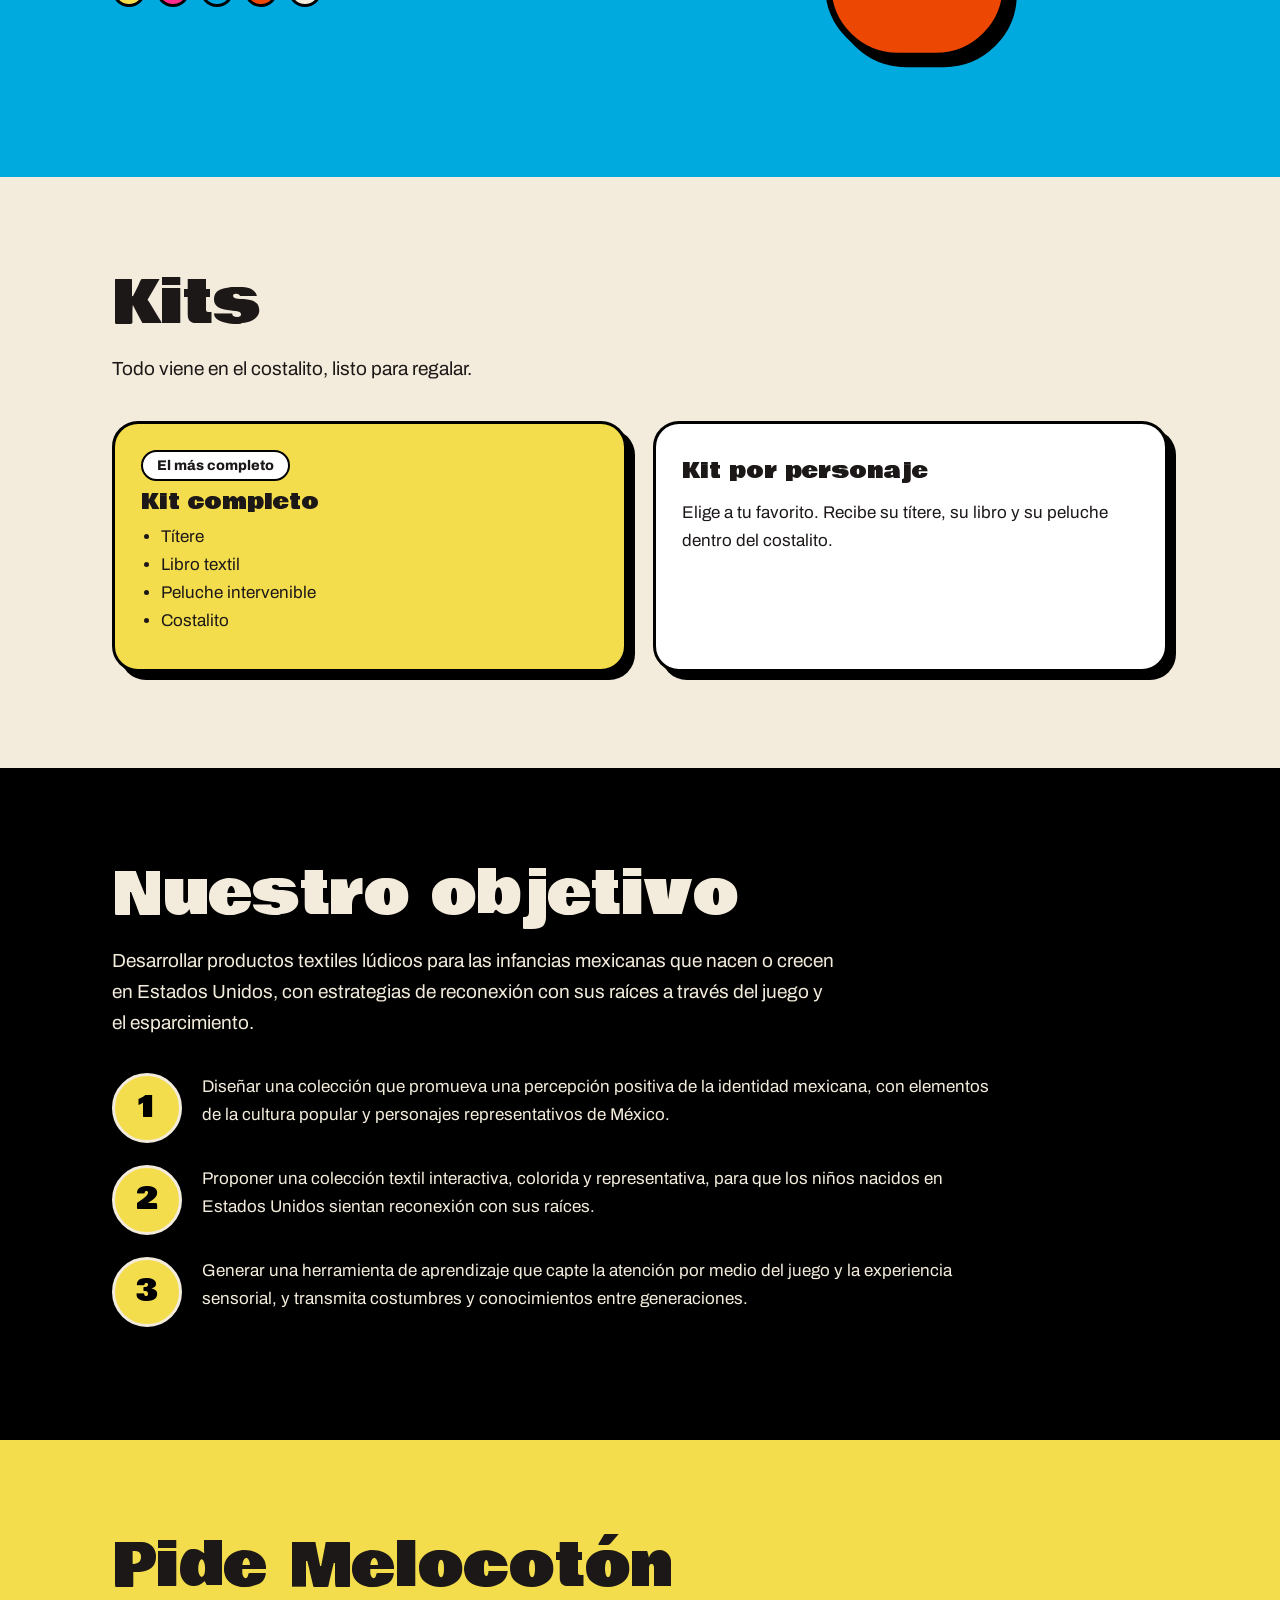
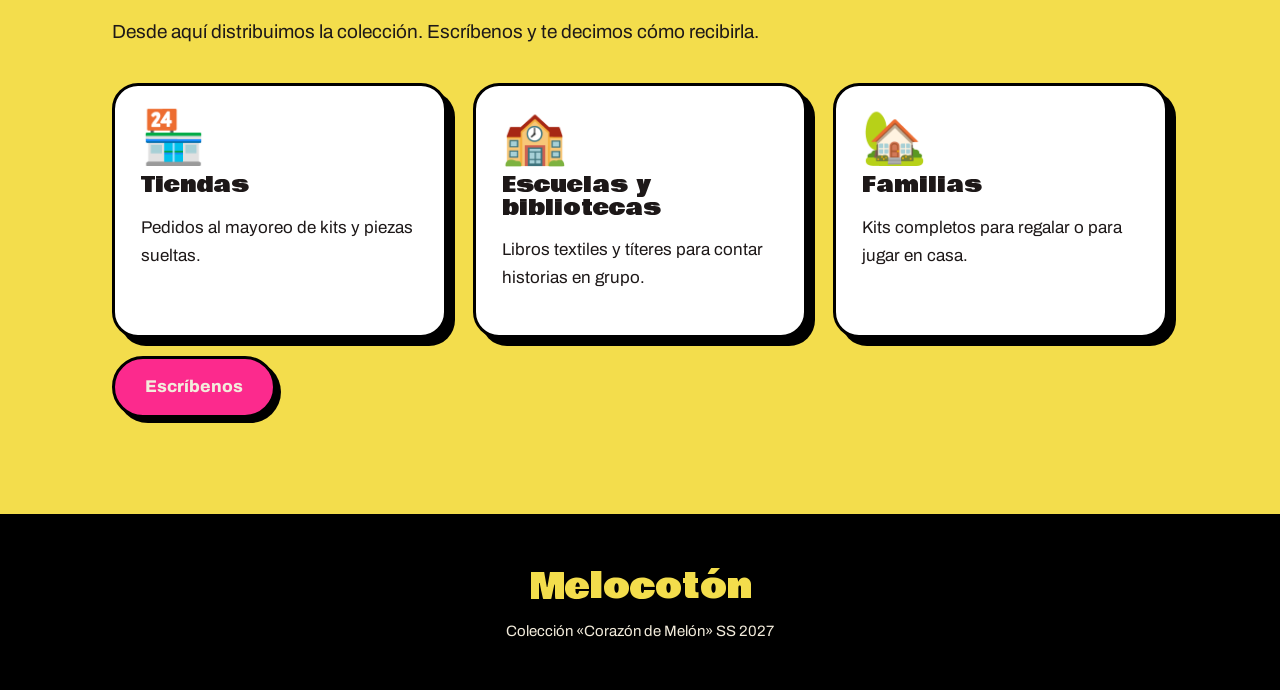
==== commit c520185f: "TODO" ====
--- a/index.html
+++ b/index.html
@@ -3,6 +3,7 @@
 <head>
 <meta charset="utf-8">
 <meta name="viewport" content="width=device-width, initial-scale=1">
+<title>Melocotón — Corazón de Melón</title>
 <meta name="description" content="Textiles lúdicos para las infancias mexicanas que crecen en Estados Unidos.">
 <link rel="preconnect" href="https://fonts.googleapis.com">
 <link rel="preconnect" href="https://fonts.gstatic.com" crossorigin>
@@ -18,7 +19,6 @@
 <h1 class="logo-img"><img src="img/logoletras.png" alt="Melocotón"></h1>
 <p>Textiles para jugar, tocar y aprender. Hechos para las infancias mexicanas que crecen en Estados Unidos.</p>
 <a class="btn" href="#productos">Ver la colección</a>
-
 </div>
 <div class="cut"></div>
 </header>
@@ -33,14 +33,16 @@
 </div>
 <div class="melon" aria-hidden="true"><img src="img/logoletra.png" alt=""></div>
 </div></section>
+
 <section class="chars" id="personajes"><div class="w">
 <h2>Tres personajes</h2>
 <p class="lead">Nacen de los rótulos, la lucha libre y la cultura popular mexicana. Cada uno tiene su títere y su libro.</p>
 <div class="grid">
-<article class="card"><div class="pic a"><img src="img/luchador.gif" alt="El luchador"></div><h3>Memito el toro</h3><p>Máscara roja, capa y mucho valor. Enseña fuerza, juego y orgullo.</p></article>
-<article class="card"><div class="pic b"><img src="img/nina.gif" alt="La superheroína"></div><h3>Yolotl</h3><p>Lista para jugar y compartir historias. Cuenta las costumbres de la familia.</p></article>
-<article class="card"><div class="pic c"><img src="img/xolo.gif" alt="El perro de sombrero"></div><h3>Xolin</h3><p>Compañero fiel de traje amarillo. Guía cada aventura.</p></article>
+<article class="card"><div class="pic a"><img src="img/luchador.gif" alt="Memito el toro"></div><h3>Memito el toro</h3><p>Máscara rosa, capa y mucho valor. Enseña fuerza, juego y orgullo.</p></article>
+<article class="card"><div class="pic b"><img src="img/nina.gif" alt="Yolotl"></div><h3>Yolotl</h3><p>Lista para jugar y compartir historias. Cuenta las costumbres de la familia.</p></article>
+<article class="card"><div class="pic c"><img src="img/xolo.gif" alt="Xolin"></div><h3>Xolin</h3><p>Compañero fiel de traje amarillo. Guía cada aventura.</p></article>
 </div></div></section>
+
 <section class="prod" id="productos"><div class="w">
 <h2>Productos</h2>
 <p class="lead">Telas de colores para tocar, abrir y abrazar.</p>
@@ -55,13 +57,13 @@
 <div>
 <h2>Píntalo a tu modo</h2>
 <p class="lead">Así funciona un peluche intervenible. Toca cada parte para cambiar su color.</p>
-<div class="sw" aria-hidden="true"><i style="background:#EBD842"></i><i style="background:#A8261E"></i><i style="background:#2E58B0"></i><i style="background:#FF9100"></i><i style="background:#F3ECDC"></i></div>
+<div class="sw" aria-hidden="true"><i style="background:#F3DD4C"></i><i style="background:#FC2A8D"></i><i style="background:#01AADE"></i><i style="background:#EC4804"></i><i style="background:#F3ECDC"></i></div>
 </div>
 <svg viewBox="0 0 300 320" role="img" aria-label="Peluche con partes de color cambiante">
-<circle class="p" cx="80" cy="70" r="34" fill="#A8261E"/><circle class="p" cx="220" cy="70" r="34" fill="#A8261E"/>
-<circle class="p" cx="150" cy="105" r="80" fill="#EBD842"/>
-<rect class="p" x="80" y="170" width="140" height="130" rx="55" fill="#FF9100"/>
-<path class="p" d="M110 190 Q150 215 190 190 L190 215 Q150 240 110 215Z" fill="#2E58B0"/>
+<circle class="p" cx="80" cy="70" r="34" fill="#FC2A8D"/><circle class="p" cx="220" cy="70" r="34" fill="#FC2A8D"/>
+<circle class="p" cx="150" cy="105" r="80" fill="#F3DD4C"/>
+<rect class="p" x="80" y="170" width="140" height="130" rx="55" fill="#EC4804"/>
+<path class="p" d="M110 190 Q150 215 190 190 L190 215 Q150 240 110 215Z" fill="#01AADE"/>
 <circle cx="120" cy="100" r="10" fill="#000" style="pointer-events:none"/><circle cx="180" cy="100" r="10" fill="#000" style="pointer-events:none"/>
 <path d="M135 130 Q150 145 165 130" fill="none" style="pointer-events:none"/>
 </svg>
@@ -98,4 +100,4 @@
 <footer><b>Melocotón</b>Colección «Corazón de Melón» SS 2027</footer>
 <script src="main.js"></script>
 </body>
-</html>
+</html>
--- a/styles.css
+++ b/styles.css
@@ -1,60 +1,79 @@
-@font-face{font-family:"Reactive Anchor";src:url(fonts/ReactiveAnchor.otf) format("opentype")}
+/* ===== fuentes de marca (archivos en /fonts) ===== */
+@font-face{font-family:"Reactive Anchor";src:url(fonts/ReactiveAnchor.otf) format("opentype");font-display:swap}
+@font-face{font-family:"Europa Grotesk";src:url(fonts/EuropaGrotesk.otf) format("opentype");font-display:swap}
+
+/* ===== paleta del branding ===== */
 :root{--y:#F3DD4C;--r:#FC2A8D;--b:#01AADE;--o:#EC4804;--c:#F3ECDC;--g:#5F5555;--k:#000;
---disp:"Bowlby One","Impact","Arial Black",sans-serif;--body:"Archivo",system-ui,sans-serif}
+--disp:"Reactive Anchor","Bowlby One","Arial Black",sans-serif;
+--body:"Europa Grotesk","Archivo",system-ui,sans-serif}
+
 *{box-sizing:border-box}html{scroll-behavior:smooth;scroll-padding-top:64px}
-body{margin:0;background:var(--c);color:#1d1818;font:400 17px/1.65 var(--body)}
+body{margin:0;background:var(--c);color:#1d1818;font:400 17px/1.65 var(--body);overflow-x:hidden}
 h1,h2,h3{font-family:var(--disp);font-weight:400;line-height:1.02;margin:0}
 a{color:inherit}.w{max-width:1100px;margin:0 auto;padding:0 22px}
+img{max-width:100%;height:auto}
 :focus-visible{outline:3px solid var(--b);outline-offset:3px}
-/* nav */
+
+/* ===== nav ===== */
 nav{position:sticky;top:0;z-index:20;background:var(--k);color:var(--c);border-bottom:4px solid var(--y)}
 nav .w{display:flex;align-items:center;justify-content:space-between;gap:16px;height:60px}
-nav b{font-family:var(--disp);font-weight:400;font-size:22px;color:var(--y)}
+nav b{font-family:var(--body);font-weight:700;font-size:22px;letter-spacing:.02em;color:var(--y)}
 nav ul{display:flex;gap:22px;margin:0;padding:0;list-style:none;font-weight:600;font-size:15px}
 nav a{text-decoration:none}nav a:hover{color:var(--y)}
 @media(max-width:700px){nav ul{display:none}}
-/* hero */
-.hero{background:var(--g);color:var(--c);text-align:center;padding:72px 0 0;position:relative;overflow:hidden}
+
+/* ===== hero ===== */
+.hero{background:var(--g);color:var(--c);text-align:center;padding:36px 0 0;position:relative;overflow:hidden}
 .hero::before{content:"M M M M M M M M M M M M M M M M M M M M M M M M M M M M M M M M M M M M M M M M M M M M M M M M M M M M M M M M M M M M M M M M M M M M M M M M M M M M M M M M M M M M M M M M M M M M M M M M M M M M M M M M M M M M M M M M M M M M M M M M M M M M M M M M M M M M M M M M M M M M M M M M M M M M M M M M M M M M M M M M M M M M M M M M M M M M M M M M M M M M M M M M M M M M M M M M M M";
-position:absolute;left:0;right:0;top:-90px;bottom:0;font:400 54px/90px "Reactive Anchor",var(--disp);letter-spacing:34px;text-align:center;color:#ffffff10;overflow:hidden;pointer-events:none;animation:lluvia 6s linear infinite}
+position:absolute;left:0;right:0;top:-90px;bottom:0;font:400 54px/90px var(--disp);letter-spacing:34px;text-align:center;color:#ffffff10;overflow:hidden;pointer-events:none;animation:lluvia 6s linear infinite}
 @keyframes lluvia{to{transform:translateY(90px)}}
-.logo{position:relative;display:inline-block;font-size:clamp(52px,12.5vw,150px);padding:0 .08em;color:var(--r);-webkit-text-fill-color:var(--r);-webkit-text-stroke:.03em #000;paint-order:stroke fill;transform:rotate(-3deg);animation:pop .9s cubic-bezier(.2,1.6,.4,1) both;
-text-shadow:.02em .02em 0 var(--r),.04em .04em 0 var(--r),.06em .06em 0 var(--r),.08em .08em 0 var(--r),.1em .1em 0 var(--r),.12em .12em 0 #000}
-.logo::after{content:attr(data-t);position:absolute;left:0;top:0;padding:0 .08em;background:linear-gradient(#fff 0 38%,var(--y) 52% 68%,var(--b) 72%);-webkit-background-clip:text;background-clip:text;-webkit-text-fill-color:transparent;-webkit-text-stroke:.03em #000;text-shadow:none}
+.logo-img{position:relative;margin:0 auto;max-width:340px;animation:pop .9s cubic-bezier(.2,1.6,.4,1) both}
+.logo-img img{display:block;width:100%;height:auto}
 @keyframes pop{from{transform:scale(.5) rotate(6deg);opacity:0}}
-.hero p{position:relative;max-width:34em;margin:30px auto 0;font-size:21px}
-.btn{display:inline-block;margin-top:26px;background:var(--o);color:#000;font-weight:800;padding:14px 30px;border-radius:999px;text-decoration:none;border:3px solid #000;box-shadow:5px 5px 0 #000;transition:transform .15s,box-shadow .15s}
+.hero p{position:relative;max-width:34em;margin:14px auto 0;font-size:18px}
+.btn{position:relative;display:inline-block;margin-top:18px;background:var(--o);color:#000;font-weight:800;padding:14px 30px;border-radius:999px;text-decoration:none;border:3px solid #000;box-shadow:5px 5px 0 #000;transition:transform .15s,box-shadow .15s}
 .btn:hover{transform:translate(2px,2px);box-shadow:3px 3px 0 #000;background:var(--y)}
-.hero .row{position:relative;display:flex;justify-content:center;gap:12px;flex-wrap:wrap;margin-top:12px}
-.hero .star{position:absolute;color:var(--b);font-size:44px}
-.cut{height:56px;background:var(--c);margin-top:56px;clip-path:polygon(0 100%,0 40%,10% 70%,20% 30%,30% 70%,40% 30%,50% 70%,60% 30%,70% 70%,80% 30%,90% 70%,100% 40%,100% 100%)}
-/* barra del desfile */
+.cut{position:relative;height:56px;background:var(--c);margin-top:32px;clip-path:polygon(0 100%,0 40%,10% 70%,20% 30%,30% 70%,40% 30%,50% 70%,60% 30%,70% 70%,80% 30%,90% 70%,100% 40%,100% 100%)}
+
+/* ===== barra del desfile ===== */
 .mq{position:relative;z-index:2;height:124px;margin-top:-6px;background:var(--y);border-block:5px solid #000}
 .mq::after{content:"";position:absolute;left:0;right:0;bottom:8px;border-bottom:5px dashed var(--r)}
-/* sections */
+
+/* ===== secciones ===== */
 section{padding:96px 0}
 h2{font-size:clamp(34px,6vw,60px);margin-bottom:18px}
 .lead{max-width:38em;font-size:19px}
-.cor{background:var(--r);color:var(--c);position:relative}
-.cor .w{display:grid;gap:40px;grid-template-columns:1.1fr .9fr;align-items:center}
+
+/* corazón de melón */
+.cor{background:var(--r);color:var(--c);position:relative;padding:64px 0}
+.cor .w{display:grid;gap:40px;grid-template-columns:1.2fr .8fr;align-items:center}
+.cor .w>*{min-width:0}
 .cor blockquote{margin:0;font:400 clamp(26px,4vw,42px)/1.15 var(--disp);color:var(--y)}
-.melon{aspect-ratio:1;width:100%;max-width:340px;margin:auto;border-radius:50%;background:radial-gradient(circle at 35% 30%,#fff3 0 12%,transparent 13%),conic-gradient(var(--o),var(--y),var(--o));border:6px solid #000;box-shadow:12px 12px 0 #000;display:grid;place-items:center;font-size:120px;animation:bob 4s ease-in-out infinite}
+.melon{aspect-ratio:1;width:100%;max-width:260px;margin:auto;border-radius:50%;overflow:hidden;background:radial-gradient(circle at 35% 30%,#fff3 0 12%,transparent 13%),conic-gradient(var(--o),var(--y),var(--o));border:6px solid #000;box-shadow:12px 12px 0 #000;display:grid;place-items:center;font-size:100px;animation:bob 4s ease-in-out infinite}
+.melon img{width:65%;height:auto;display:block}
 @keyframes bob{50%{transform:translateY(-12px) rotate(4deg)}}
 @media(max-width:800px){.cor .w{grid-template-columns:1fr}}
+
+/* tarjetas */
 .grid{display:grid;gap:26px;grid-template-columns:repeat(auto-fit,minmax(240px,1fr));margin-top:36px}
 .card{background:#fff;border:3px solid #000;border-radius:26px;padding:26px;box-shadow:8px 8px 0 #000;transition:transform .2s}
 .card:hover{transform:translateY(-6px) rotate(-.8deg)}
 .card h3{font-size:22px;margin:10px 0;overflow-wrap:anywhere}
+
 /* personajes */
 .chars{background:#fff}
 .chars .card{text-align:center;padding-top:0;overflow:hidden}
-.pic{margin:0 -26px 14px;height:210px;display:grid;place-items:center;font-size:104px;border-bottom:3px solid #000}
+.pic{margin:0 -26px 14px;height:210px;display:grid;place-items:center;border-bottom:3px solid #000;overflow:hidden}
 .pic.a{background:var(--r)}.pic.b{background:var(--y)}.pic.c{background:var(--b)}
+.pic img{height:180px;width:auto;max-width:100%;object-fit:contain;display:block}
+
 /* productos */
 .prod{background:var(--o)}
 .tag{display:inline-block;background:var(--y);border:2px solid #000;border-radius:999px;padding:2px 14px;font-size:14px;font-weight:800}
 .ico{font-size:52px;line-height:1}
-/* intervenible */
+.ico img{height:56px;width:auto;display:block}
+
+/* peluche intervenible */
 .int{background:var(--b);color:#fff}
 .int .w{display:grid;gap:50px;grid-template-columns:1fr 1fr;align-items:center}
 .int svg{width:100%;max-width:380px;margin:auto;display:block;filter:drop-shadow(8px 8px 0 #000)}
@@ -62,40 +81,34 @@
 .int svg path:hover,.int svg circle:hover,.int svg rect:hover{opacity:.9}
 .sw{display:flex;gap:10px;margin-top:18px}.sw i{width:34px;height:34px;border-radius:50%;border:3px solid #000}
 @media(max-width:800px){.int .w{grid-template-columns:1fr}}
+
 /* kits */
 .kit{background:var(--c)}
 .kit .card ul{padding-left:20px;margin:8px 0}
 .kit .big{background:var(--y)}
+
 /* objetivos */
 .obj{background:#000;color:var(--c)}
 .obj ol{list-style:none;counter-reset:n;padding:0;display:grid;gap:22px;margin-top:34px}
 .obj li{counter-increment:n;display:grid;grid-template-columns:70px 1fr;gap:20px;align-items:start;max-width:52em}
 .obj li::before{content:counter(n);font:400 30px var(--disp);display:grid;place-items:center;width:64px;height:64px;border-radius:50%;background:var(--y);color:#000;border:3px solid var(--c)}
+
+/* distribución y footer */
 .dist{background:var(--y)}.dist .btn{background:var(--r);color:var(--c)}.dist .btn:hover{background:#fff;color:#000}
 footer{background:#000;color:var(--c);text-align:center;padding:46px 20px;font-size:15px}
 footer b{display:block;font:400 34px var(--disp);color:var(--y);margin-bottom:6px}
-@media(prefers-reduced-motion:reduce){*{animation:none!important;transition:none!important}html{scroll-behavior:auto}}
 
-/* desfile de personajes */
+/* ===== desfile de personajes ===== */
 #desfile{position:absolute;left:0;right:0;bottom:14px;height:100px;z-index:3;pointer-events:none}
 .ch{position:absolute;left:0;bottom:0;pointer-events:auto;cursor:pointer;will-change:transform;user-select:none;-webkit-tap-highlight-color:transparent}
 .ch .b{display:block;font-size:76px;line-height:1;filter:drop-shadow(4px 4px 0 #000);animation:paso .45s ease-in-out infinite alternate}
-.ch.flip .b{transform:scaleX(-1)}
+.ch.flip img,.ch.flip .em{transform:scaleX(-1)}
 .ch.jump .b{animation:salto .6s ease-out}
 .ch .say{position:absolute;left:50%;bottom:92px;transform:translateX(-50%) scale(0);transform-origin:bottom;white-space:nowrap;background:#fff;color:#000;border:3px solid #000;border-radius:16px;padding:4px 12px;font:400 16px var(--disp);transition:transform .2s}
 .ch.talk .say{transform:translateX(-50%) scale(1)}
+.ch img{display:block;height:96px;width:auto;max-width:none;pointer-events:none}
+.ch .em{display:block;font-size:76px;line-height:1}
 @keyframes paso{from{transform:translateY(0) rotate(-5deg)}to{transform:translateY(-10px) rotate(5deg)}}
 @keyframes salto{40%{transform:translateY(-60px) rotate(-12deg) scale(1.15)}}
-.ch.flip .b{animation-name:paso}
-@media(prefers-reduced-motion:reduce){.ch .b{animation:none!important}}
-.ch img{display:block;height:96px;width:auto;max-width:none;pointer-events:none}.ch .em{font-size:76px;line-height:1}
-/* personajes */
-.chars{background:#fff}
-.chars .card{text-align:center;padding-top:0;overflow:hidden}
-.pic{margin:0 -26px 14px;height:210px;display:grid;place-items:center;border-bottom:3px solid #000;overflow:hidden}
-.pic.a{background:var(--r)}
-.pic.b{background:var(--y)}
-.pic.c{background:var(--b)}
-.pic img{height:180px;width:auto;max-width:100%;object-fit:contain;display:block}
-.logo-img{position:relative;margin:0;animation:pop .9s cubic-bezier(.2,1.6,.4,1) both}
-.logo-img img{display:block;width:min(680px,90%);height:auto;margin:0 auto}+
+@media(prefers-reduced-motion:reduce){*{animation:none!important;transition:none!important}html{scroll-behavior:auto}}
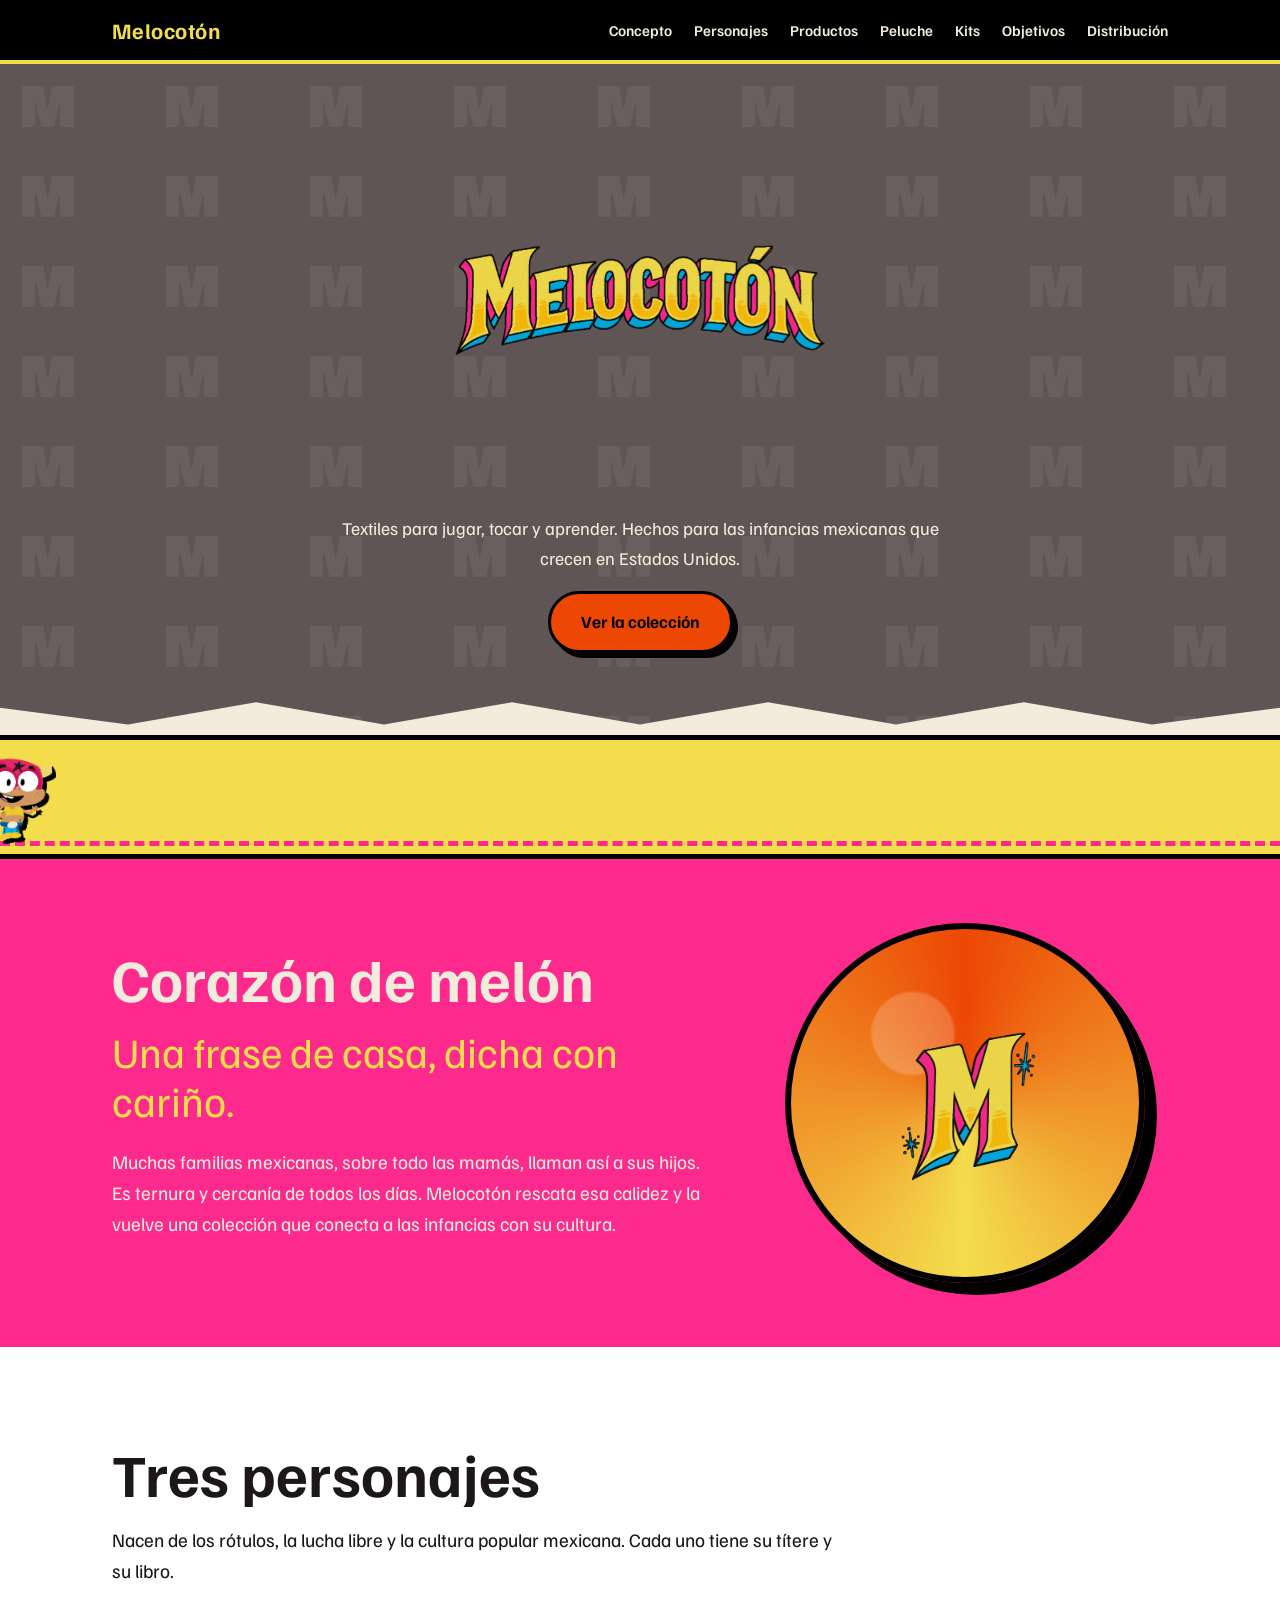
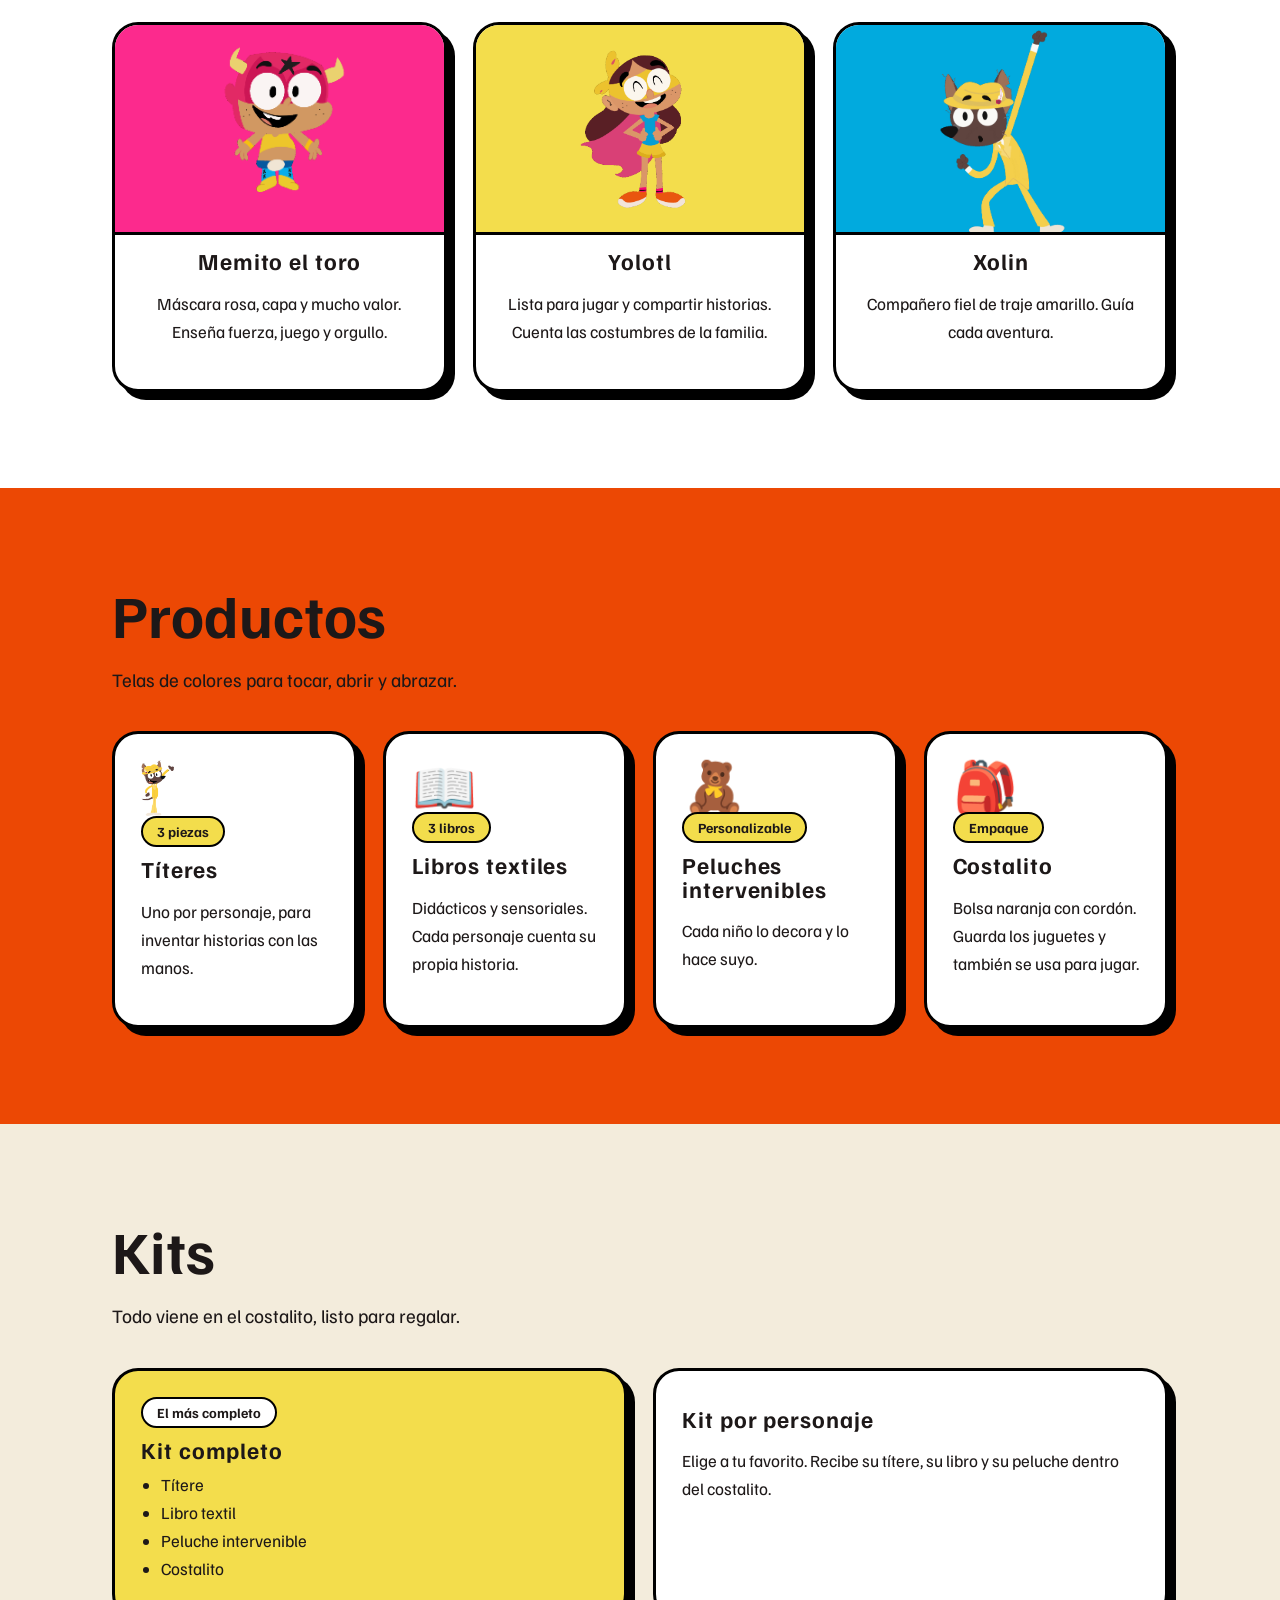
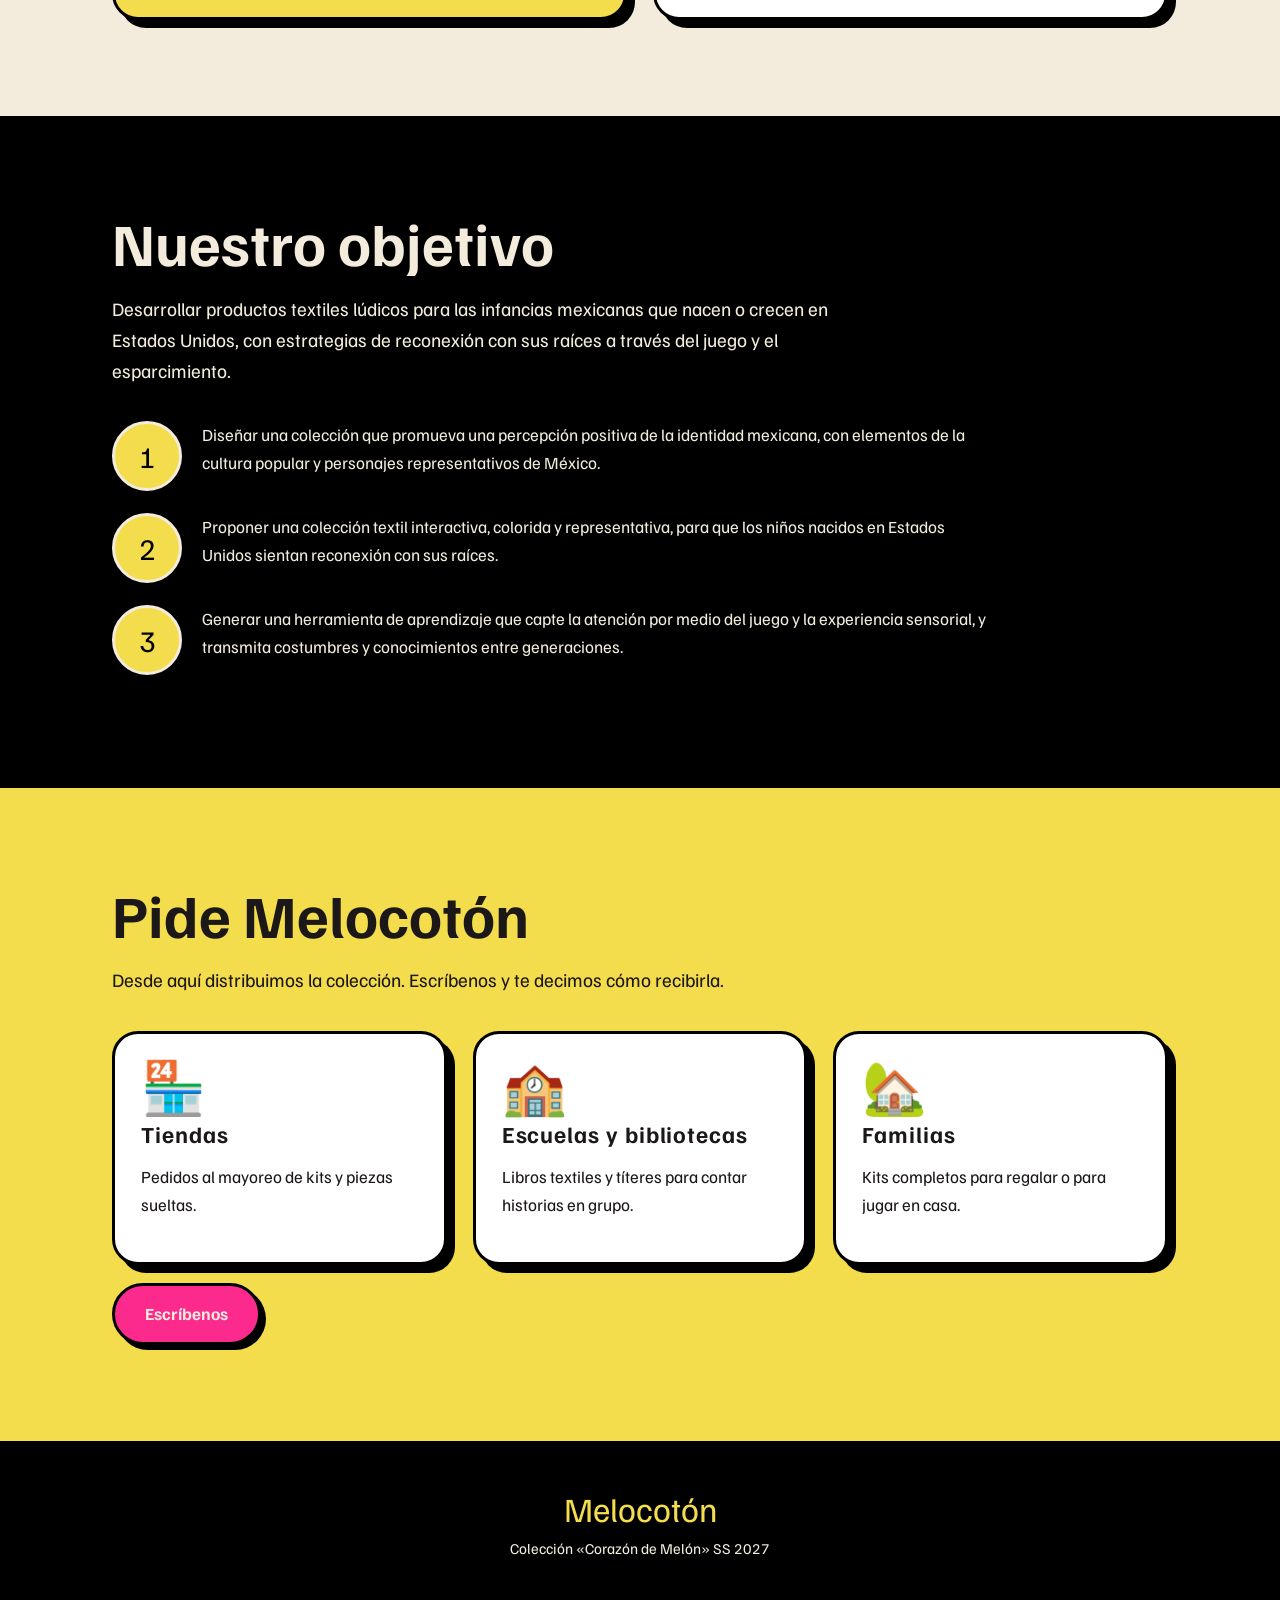
==== commit 97210e57: "LINKSLISTOS" ====
--- a/index.html
+++ b/index.html
@@ -53,21 +53,7 @@
 <article class="card"><div class="ico">🎒</div><span class="tag">Empaque</span><h3>Costalito</h3><p>Bolsa naranja con cordón. Guarda los juguetes y también se usa para jugar.</p></article>
 </div></div></section>
 
-<section class="int" id="intervenible"><div class="w">
-<div>
-<h2>Píntalo a tu modo</h2>
-<p class="lead">Así funciona un peluche intervenible. Toca cada parte para cambiar su color.</p>
-<div class="sw" aria-hidden="true"><i style="background:#F3DD4C"></i><i style="background:#FC2A8D"></i><i style="background:#01AADE"></i><i style="background:#EC4804"></i><i style="background:#F3ECDC"></i></div>
-</div>
-<svg viewBox="0 0 300 320" role="img" aria-label="Peluche con partes de color cambiante">
-<circle class="p" cx="80" cy="70" r="34" fill="#FC2A8D"/><circle class="p" cx="220" cy="70" r="34" fill="#FC2A8D"/>
-<circle class="p" cx="150" cy="105" r="80" fill="#F3DD4C"/>
-<rect class="p" x="80" y="170" width="140" height="130" rx="55" fill="#EC4804"/>
-<path class="p" d="M110 190 Q150 215 190 190 L190 215 Q150 240 110 215Z" fill="#01AADE"/>
-<circle cx="120" cy="100" r="10" fill="#000" style="pointer-events:none"/><circle cx="180" cy="100" r="10" fill="#000" style="pointer-events:none"/>
-<path d="M135 130 Q150 145 165 130" fill="none" style="pointer-events:none"/>
-</svg>
-</div></section>
+
 
 <section class="kit" id="kits"><div class="w">
 <h2>Kits</h2>
--- a/styles.css
+++ b/styles.css
@@ -1,15 +1,16 @@
-/* ===== fuentes de marca (archivos en /fonts) ===== */
+/* ===== fuentes ===== */
+/* Familjen Grotesk (Google, gratis) se usa mientras no esté el archivo de Europa Grotesk en /fonts */
+@import url("https://fonts.googleapis.com/css2?family=Familjen+Grotesk:wght@400;700&display=swap");
 @font-face{font-family:"Reactive Anchor";src:url(fonts/ReactiveAnchor.otf) format("opentype");font-display:swap}
 @font-face{font-family:"Europa Grotesk";src:url(fonts/EuropaGrotesk.otf) format("opentype");font-display:swap}
-
 /* ===== paleta del branding ===== */
 :root{--y:#F3DD4C;--r:#FC2A8D;--b:#01AADE;--o:#EC4804;--c:#F3ECDC;--g:#5F5555;--k:#000;
---disp:"Reactive Anchor","Bowlby One","Arial Black",sans-serif;
---body:"Europa Grotesk","Archivo",system-ui,sans-serif}
+--disp:"Europa Grotesk","Familjen Grotesk",sans-serif;
+--body:"Europa Grotesk","Familjen Grotesk",sans-serif}
 
 *{box-sizing:border-box}html{scroll-behavior:smooth;scroll-padding-top:64px}
 body{margin:0;background:var(--c);color:#1d1818;font:400 17px/1.65 var(--body);overflow-x:hidden}
-h1,h2,h3{font-family:var(--disp);font-weight:400;line-height:1.02;margin:0}
+h1,h2,h3{font-family:var(--disp);font-weight:700;line-height:1.02;margin:0}
 a{color:inherit}.w{max-width:1100px;margin:0 auto;padding:0 22px}
 img{max-width:100%;height:auto}
 :focus-visible{outline:3px solid var(--b);outline-offset:3px}
@@ -25,9 +26,9 @@
 /* ===== hero ===== */
 .hero{background:var(--g);color:var(--c);text-align:center;padding:36px 0 0;position:relative;overflow:hidden}
 .hero::before{content:"M M M M M M M M M M M M M M M M M M M M M M M M M M M M M M M M M M M M M M M M M M M M M M M M M M M M M M M M M M M M M M M M M M M M M M M M M M M M M M M M M M M M M M M M M M M M M M M M M M M M M M M M M M M M M M M M M M M M M M M M M M M M M M M M M M M M M M M M M M M M M M M M M M M M M M M M M M M M M M M M M M M M M M M M M M M M M M M M M M M M M M M M M M M M M M M M M M";
-position:absolute;left:0;right:0;top:-90px;bottom:0;font:400 54px/90px var(--disp);letter-spacing:34px;text-align:center;color:#ffffff10;overflow:hidden;pointer-events:none;animation:lluvia 6s linear infinite}
+position:absolute;left:0;right:0;top:-90px;bottom:0;font:400 54px/90px "Reactive Anchor","Bowlby One",sans-serif;letter-spacing:34px;text-align:center;color:#ffffff10;overflow:hidden;pointer-events:none;animation:lluvia 6s linear infinite}
 @keyframes lluvia{to{transform:translateY(90px)}}
-.logo-img{position:relative;margin:0 auto;max-width:340px;animation:pop .9s cubic-bezier(.2,1.6,.4,1) both}
+.logo-img{position:relative;margin:0 auto;max-width:400px;animation:pop .9s cubic-bezier(.2,1.6,.4,1) both}
 .logo-img img{display:block;width:100%;height:auto}
 @keyframes pop{from{transform:scale(.5) rotate(6deg);opacity:0}}
 .hero p{position:relative;max-width:34em;margin:14px auto 0;font-size:18px}
@@ -49,7 +50,7 @@
 .cor .w{display:grid;gap:40px;grid-template-columns:1.2fr .8fr;align-items:center}
 .cor .w>*{min-width:0}
 .cor blockquote{margin:0;font:400 clamp(26px,4vw,42px)/1.15 var(--disp);color:var(--y)}
-.melon{aspect-ratio:1;width:100%;max-width:260px;margin:auto;border-radius:50%;overflow:hidden;background:radial-gradient(circle at 35% 30%,#fff3 0 12%,transparent 13%),conic-gradient(var(--o),var(--y),var(--o));border:6px solid #000;box-shadow:12px 12px 0 #000;display:grid;place-items:center;font-size:100px;animation:bob 4s ease-in-out infinite}
+.melon{aspect-ratio:1;width:100%;max-width:360px;margin:auto;border-radius:50%;overflow:hidden;background:radial-gradient(circle at 35% 30%,#fff3 0 12%,transparent 13%),conic-gradient(var(--o),var(--y),var(--o));border:6px solid #000;box-shadow:12px 12px 0 #000;display:grid;place-items:center;font-size:100px;animation:bob 4s ease-in-out infinite}
 .melon img{width:65%;height:auto;display:block}
 @keyframes bob{50%{transform:translateY(-12px) rotate(4deg)}}
 @media(max-width:800px){.cor .w{grid-template-columns:1fr}}
@@ -58,14 +59,18 @@
 .grid{display:grid;gap:26px;grid-template-columns:repeat(auto-fit,minmax(240px,1fr));margin-top:36px}
 .card{background:#fff;border:3px solid #000;border-radius:26px;padding:26px;box-shadow:8px 8px 0 #000;transition:transform .2s}
 .card:hover{transform:translateY(-6px) rotate(-.8deg)}
-.card h3{font-size:22px;margin:10px 0;overflow-wrap:anywhere}
+.card h3{font-family:var(--body);font-weight:700;font-size:23px;letter-spacing:.04em;margin:10px 0;overflow-wrap:anywhere}
 
 /* personajes */
 .chars{background:#fff}
 .chars .card{text-align:center;padding-top:0;overflow:hidden}
 .pic{margin:0 -26px 14px;height:210px;display:grid;place-items:center;border-bottom:3px solid #000;overflow:hidden}
 .pic.a{background:var(--r)}.pic.b{background:var(--y)}.pic.c{background:var(--b)}
-.pic img{height:180px;width:auto;max-width:100%;object-fit:contain;display:block}
+.pic img{height:200px;width:auto;max-width:none;object-fit:contain;display:block}
+/* zoom a cada gif (sus lienzos traen mucho espacio vacío); sube o baja el número */
+.pic.a img{transform:translate(-60px,-30px) scale(2.4)}
+.pic.b img{transform:translate(55px,0) scale(1.7)}
+.pic.c img{transform:translate(0,10px) scale(1.15)}
 
 /* productos */
 .prod{background:var(--o)}
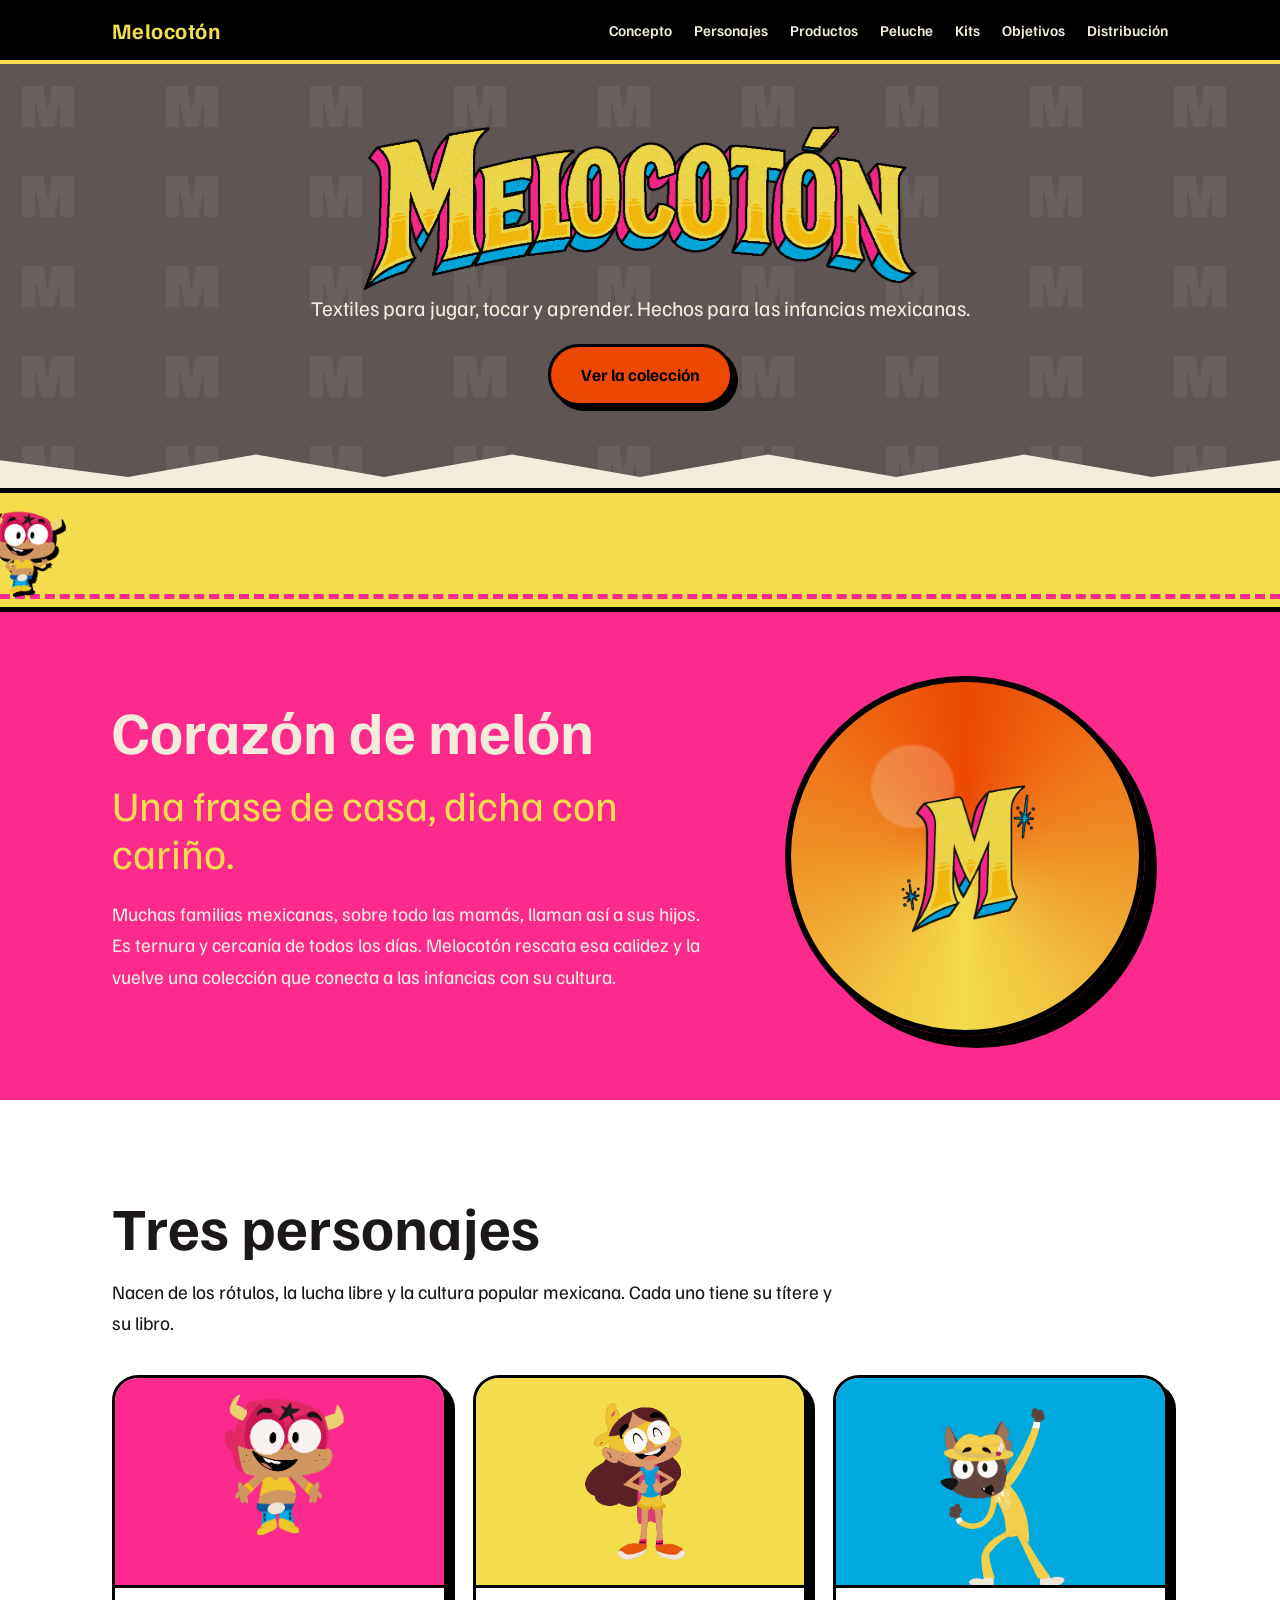
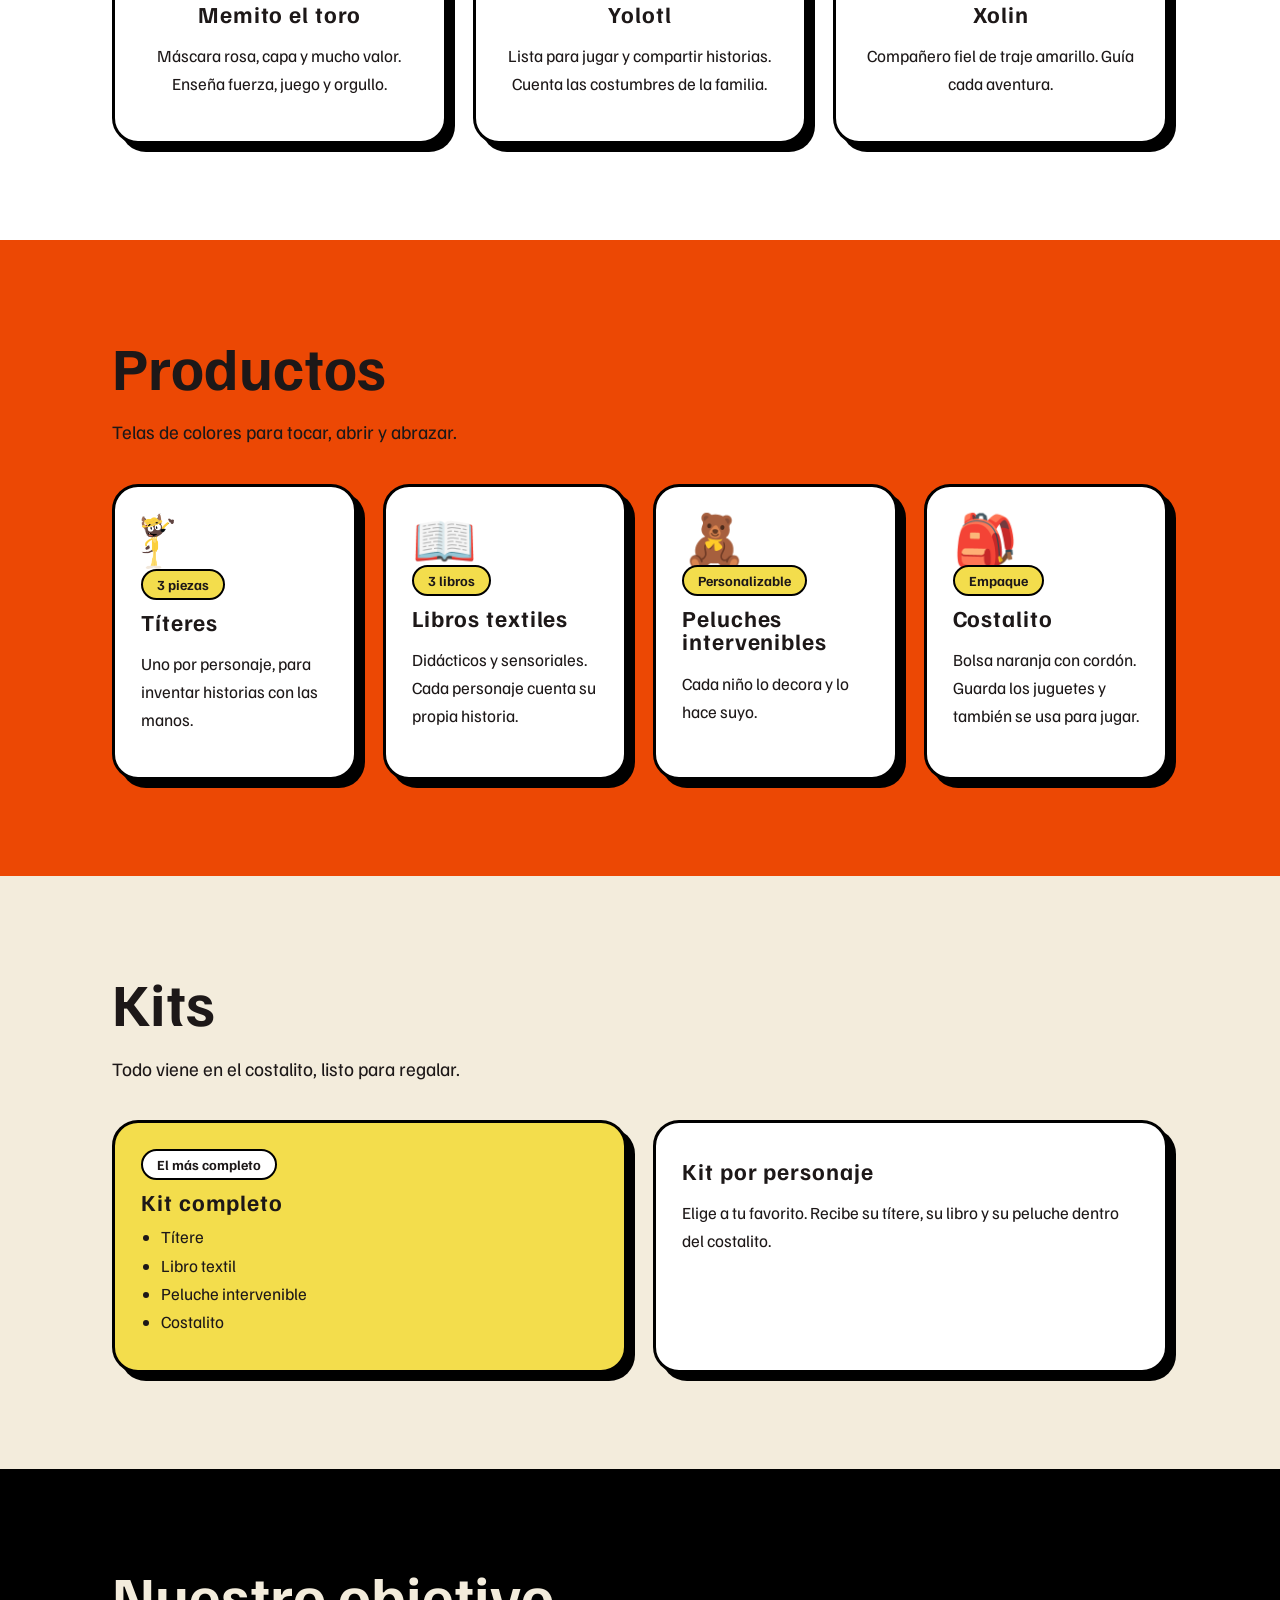
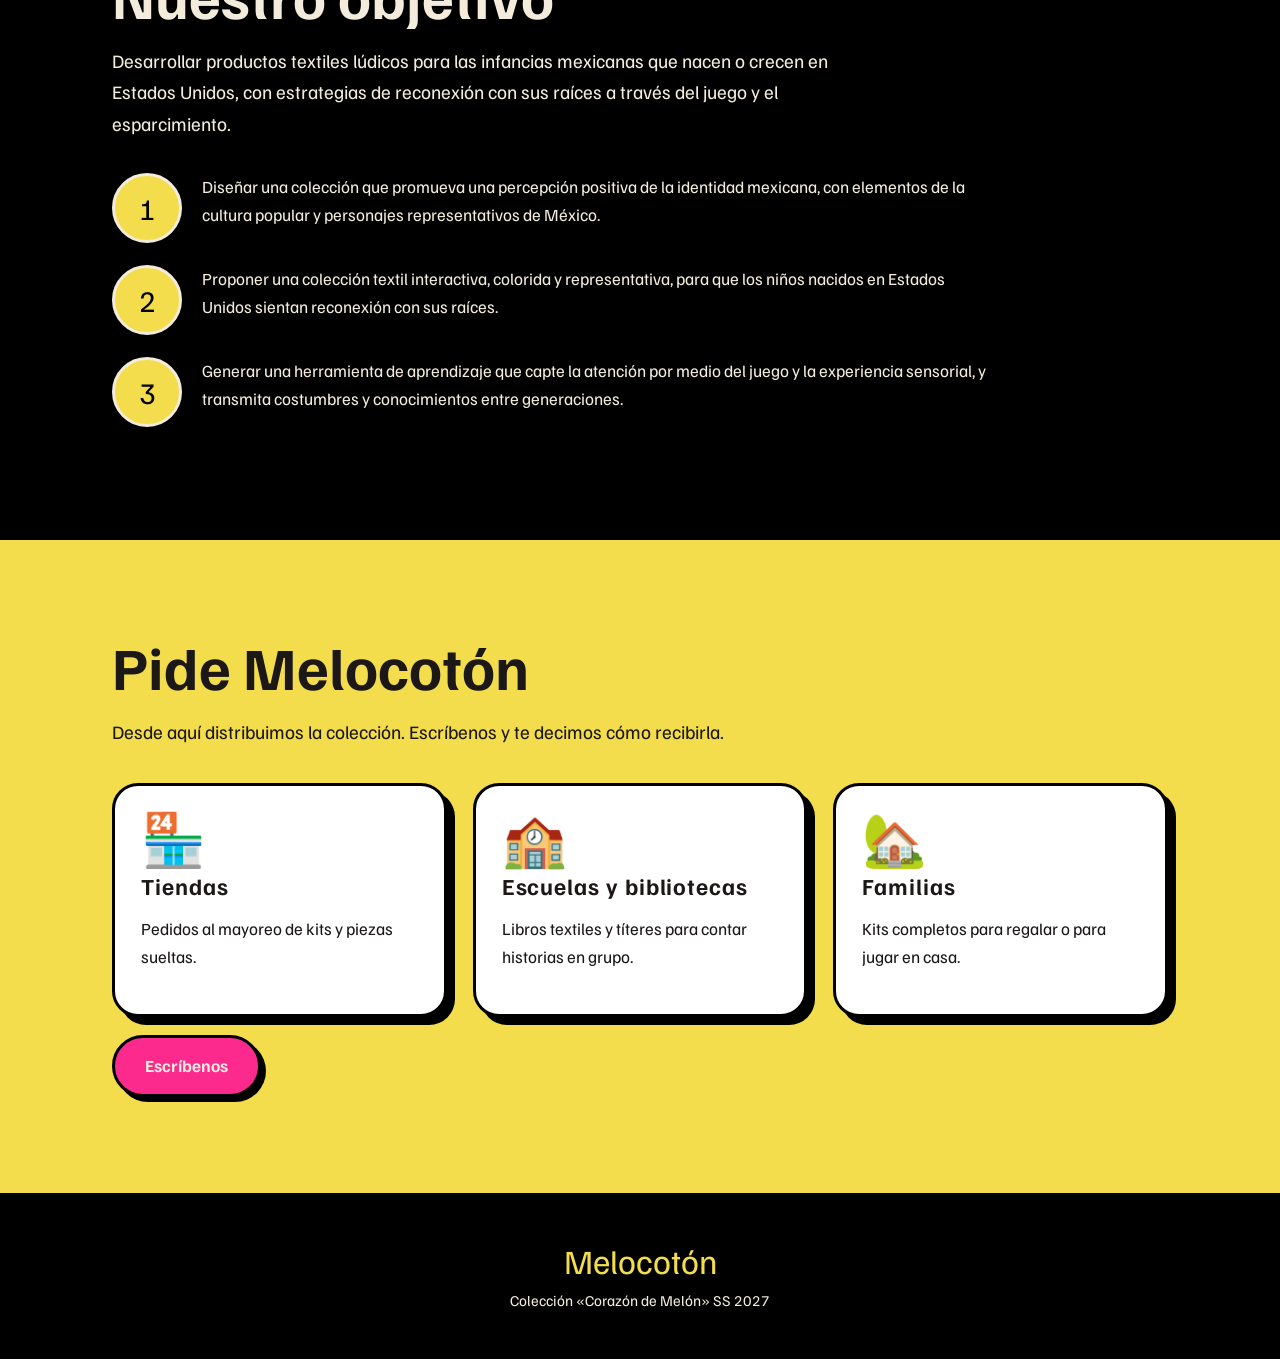
==== commit 1b3eb874: "PONLOGO" ====
--- a/index.html
+++ b/index.html
@@ -17,7 +17,7 @@
 <header class="hero">
 <div class="w">
 <h1 class="logo-img"><img src="img/logoletras.png" alt="Melocotón"></h1>
-<p>Textiles para jugar, tocar y aprender. Hechos para las infancias mexicanas que crecen en Estados Unidos.</p>
+<p>Textiles para jugar, tocar y aprender. Hechos para las infancias mexicanas.</p>
 <a class="btn" href="#productos">Ver la colección</a>
 </div>
 <div class="cut"></div>
--- a/styles.css
+++ b/styles.css
@@ -28,10 +28,10 @@
 .hero::before{content:"M M M M M M M M M M M M M M M M M M M M M M M M M M M M M M M M M M M M M M M M M M M M M M M M M M M M M M M M M M M M M M M M M M M M M M M M M M M M M M M M M M M M M M M M M M M M M M M M M M M M M M M M M M M M M M M M M M M M M M M M M M M M M M M M M M M M M M M M M M M M M M M M M M M M M M M M M M M M M M M M M M M M M M M M M M M M M M M M M M M M M M M M M M M M M M M M M M";
 position:absolute;left:0;right:0;top:-90px;bottom:0;font:400 54px/90px "Reactive Anchor","Bowlby One",sans-serif;letter-spacing:34px;text-align:center;color:#ffffff10;overflow:hidden;pointer-events:none;animation:lluvia 6s linear infinite}
 @keyframes lluvia{to{transform:translateY(90px)}}
-.logo-img{position:relative;margin:0 auto;max-width:400px;animation:pop .9s cubic-bezier(.2,1.6,.4,1) both}
+.logo-img{position:relative;margin:0 auto -40px;max-width:600px;animation:pop .9s cubic-bezier(.2,1.6,.4,1) both}
 .logo-img img{display:block;width:100%;height:auto}
 @keyframes pop{from{transform:scale(.5) rotate(6deg);opacity:0}}
-.hero p{position:relative;max-width:34em;margin:14px auto 0;font-size:18px}
+.hero p{position:relative;max-width:34em;margin:14px auto 0;font-size:21px}
 .btn{position:relative;display:inline-block;margin-top:18px;background:var(--o);color:#000;font-weight:800;padding:14px 30px;border-radius:999px;text-decoration:none;border:3px solid #000;box-shadow:5px 5px 0 #000;transition:transform .15s,box-shadow .15s}
 .btn:hover{transform:translate(2px,2px);box-shadow:3px 3px 0 #000;background:var(--y)}
 .cut{position:relative;height:56px;background:var(--c);margin-top:32px;clip-path:polygon(0 100%,0 40%,10% 70%,20% 30%,30% 70%,40% 30%,50% 70%,60% 30%,70% 70%,80% 30%,90% 70%,100% 40%,100% 100%)}
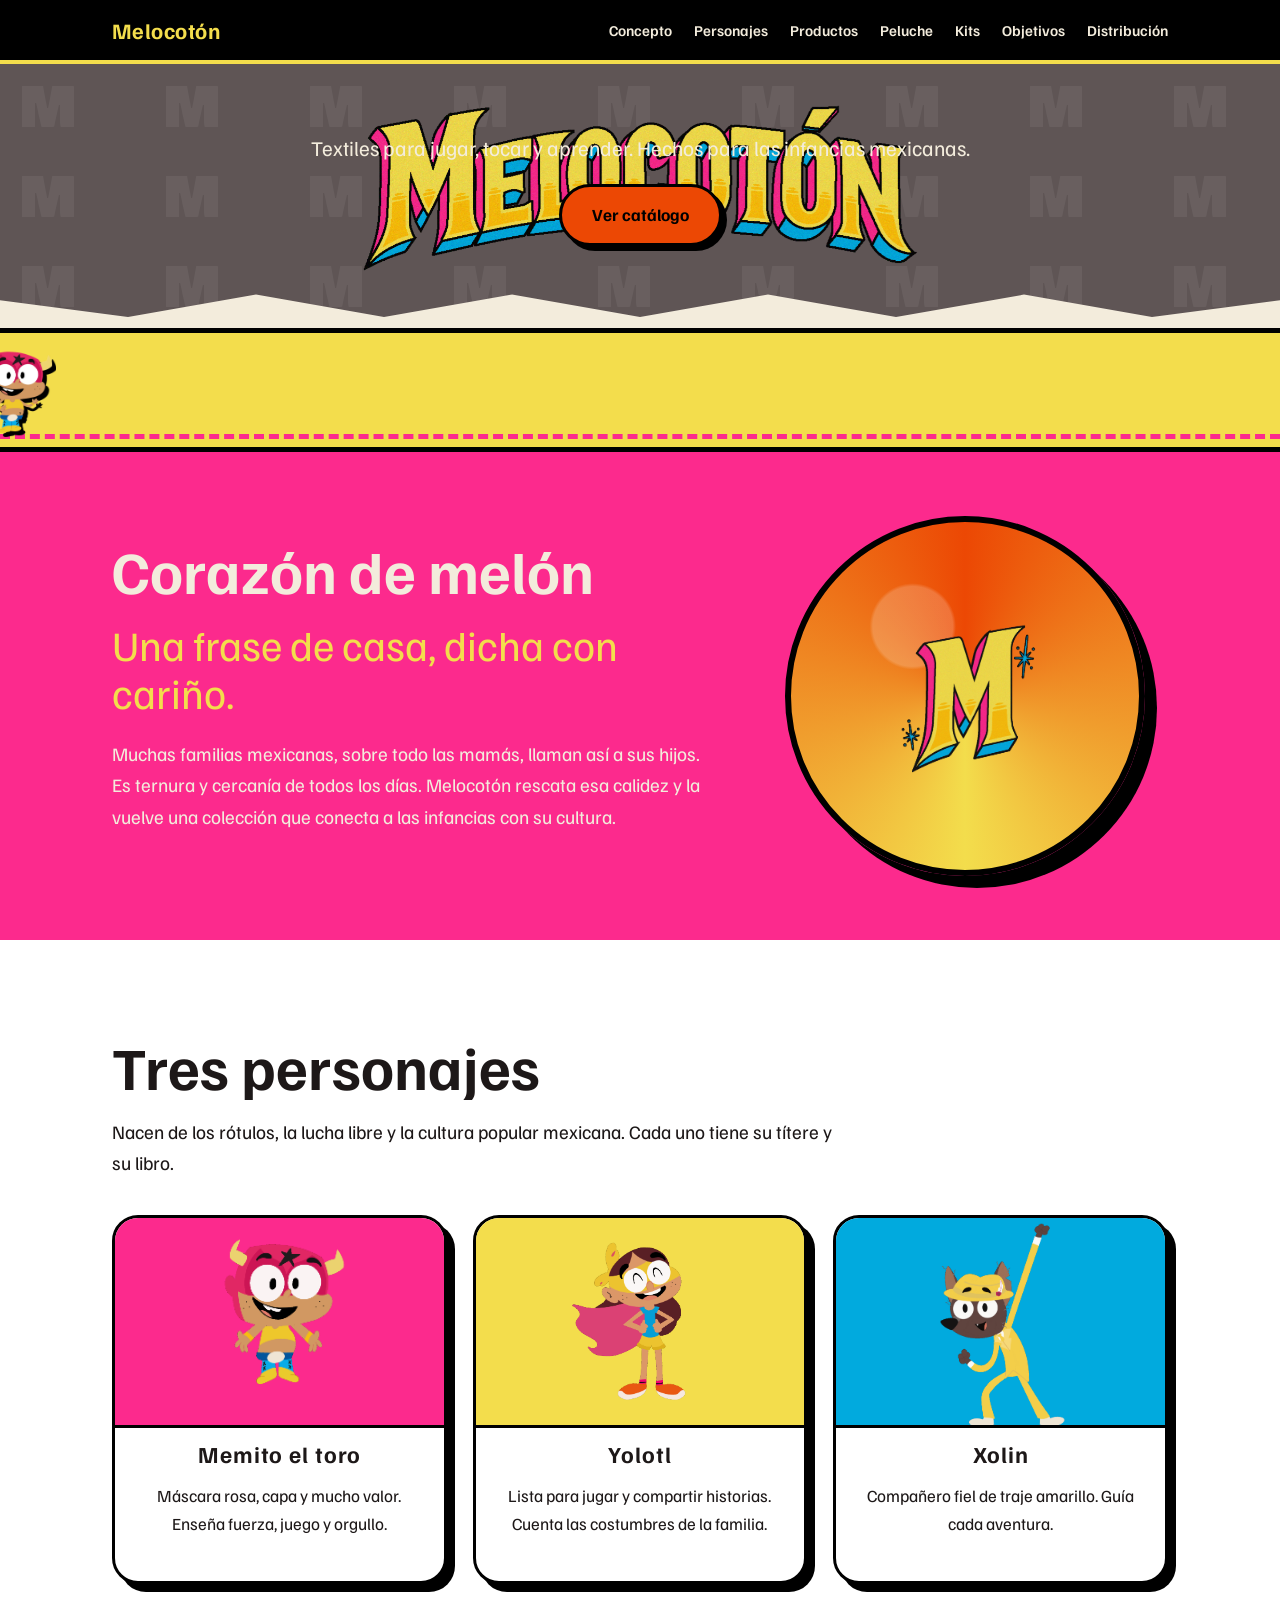
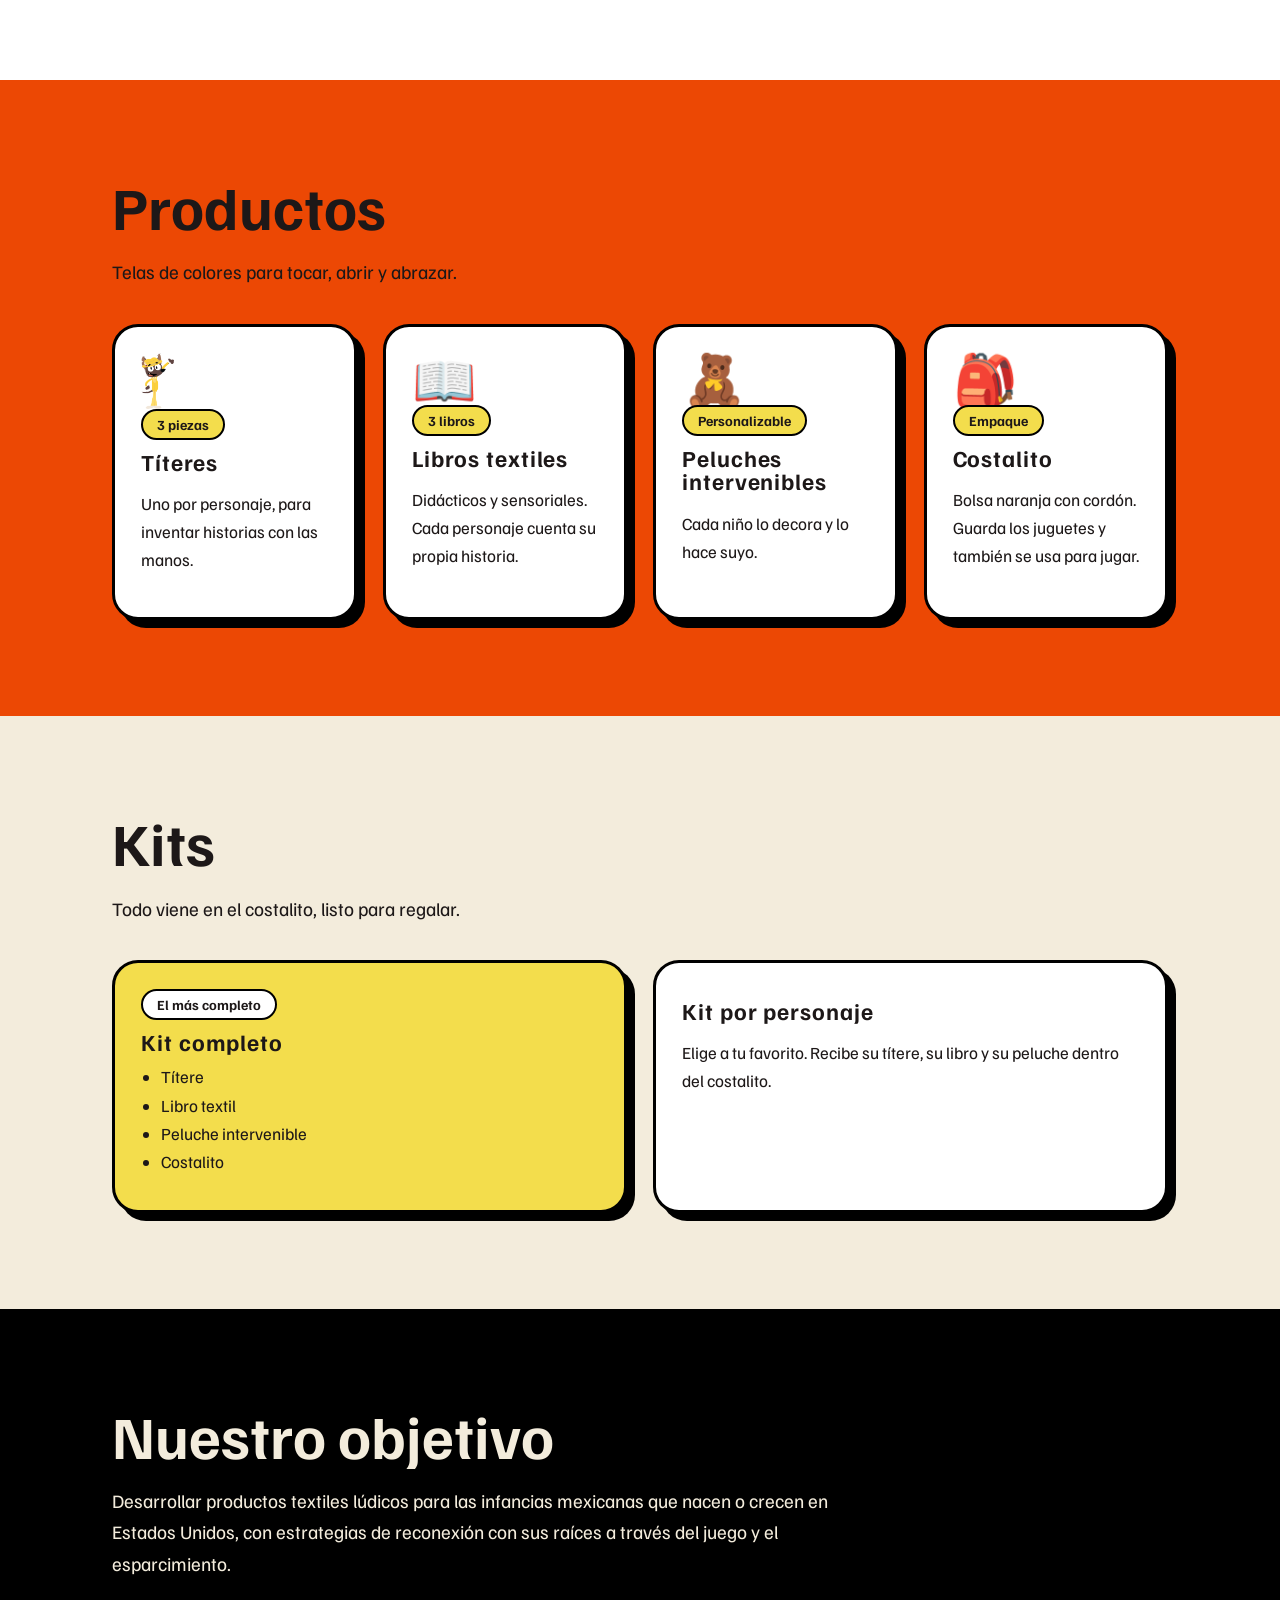
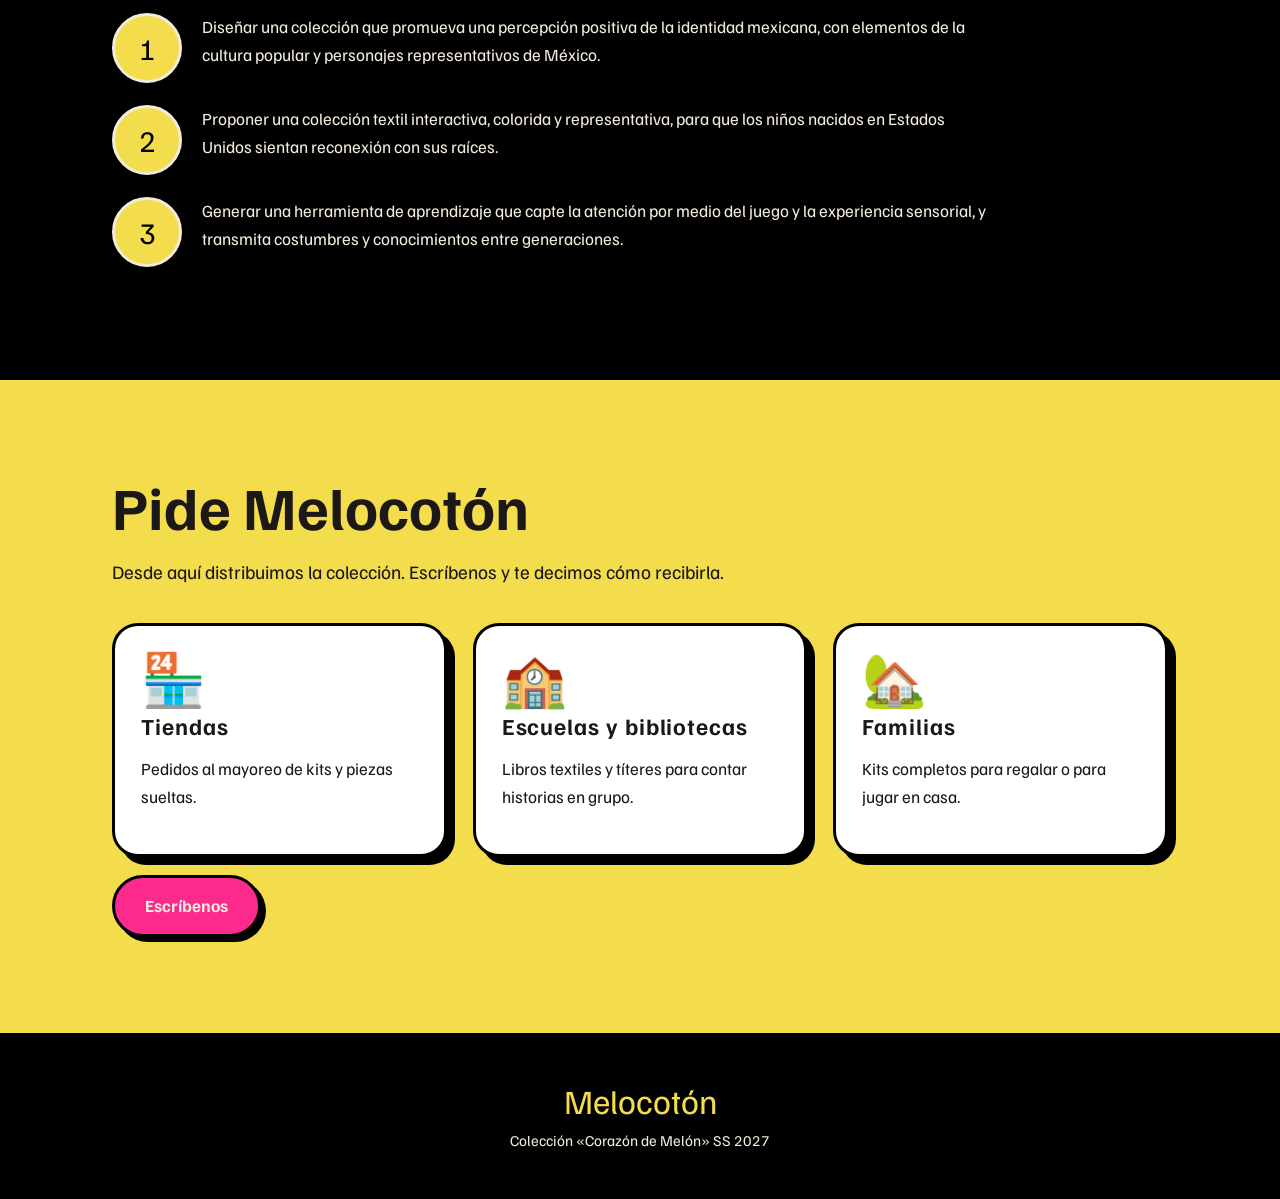
==== commit dcd171ea: "LISTO TODO" ====
--- a/index.html
+++ b/index.html
@@ -18,7 +18,7 @@
 <div class="w">
 <h1 class="logo-img"><img src="img/logoletras.png" alt="Melocotón"></h1>
 <p>Textiles para jugar, tocar y aprender. Hechos para las infancias mexicanas.</p>
-<a class="btn" href="#productos">Ver la colección</a>
+<a class="btn" href="catalogo.html">Ver catálogo</a>
 </div>
 <div class="cut"></div>
 </header>
--- a/styles.css
+++ b/styles.css
@@ -24,11 +24,11 @@
 @media(max-width:700px){nav ul{display:none}}
 
 /* ===== hero ===== */
-.hero{background:var(--g);color:var(--c);text-align:center;padding:36px 0 0;position:relative;overflow:hidden}
+.hero{background:var(--g);color:var(--c);text-align:center;padding:16px 0 0;position:relative;overflow:hidden}
 .hero::before{content:"M M M M M M M M M M M M M M M M M M M M M M M M M M M M M M M M M M M M M M M M M M M M M M M M M M M M M M M M M M M M M M M M M M M M M M M M M M M M M M M M M M M M M M M M M M M M M M M M M M M M M M M M M M M M M M M M M M M M M M M M M M M M M M M M M M M M M M M M M M M M M M M M M M M M M M M M M M M M M M M M M M M M M M M M M M M M M M M M M M M M M M M M M M M M M M M M M M";
 position:absolute;left:0;right:0;top:-90px;bottom:0;font:400 54px/90px "Reactive Anchor","Bowlby One",sans-serif;letter-spacing:34px;text-align:center;color:#ffffff10;overflow:hidden;pointer-events:none;animation:lluvia 6s linear infinite}
 @keyframes lluvia{to{transform:translateY(90px)}}
-.logo-img{position:relative;margin:0 auto -40px;max-width:600px;animation:pop .9s cubic-bezier(.2,1.6,.4,1) both}
+.logo-img{position:relative;margin:0 auto -180px;max-width:600px;animation:pop .9s cubic-bezier(.2,1.6,.4,1) both}
 .logo-img img{display:block;width:100%;height:auto}
 @keyframes pop{from{transform:scale(.5) rotate(6deg);opacity:0}}
 .hero p{position:relative;max-width:34em;margin:14px auto 0;font-size:21px}
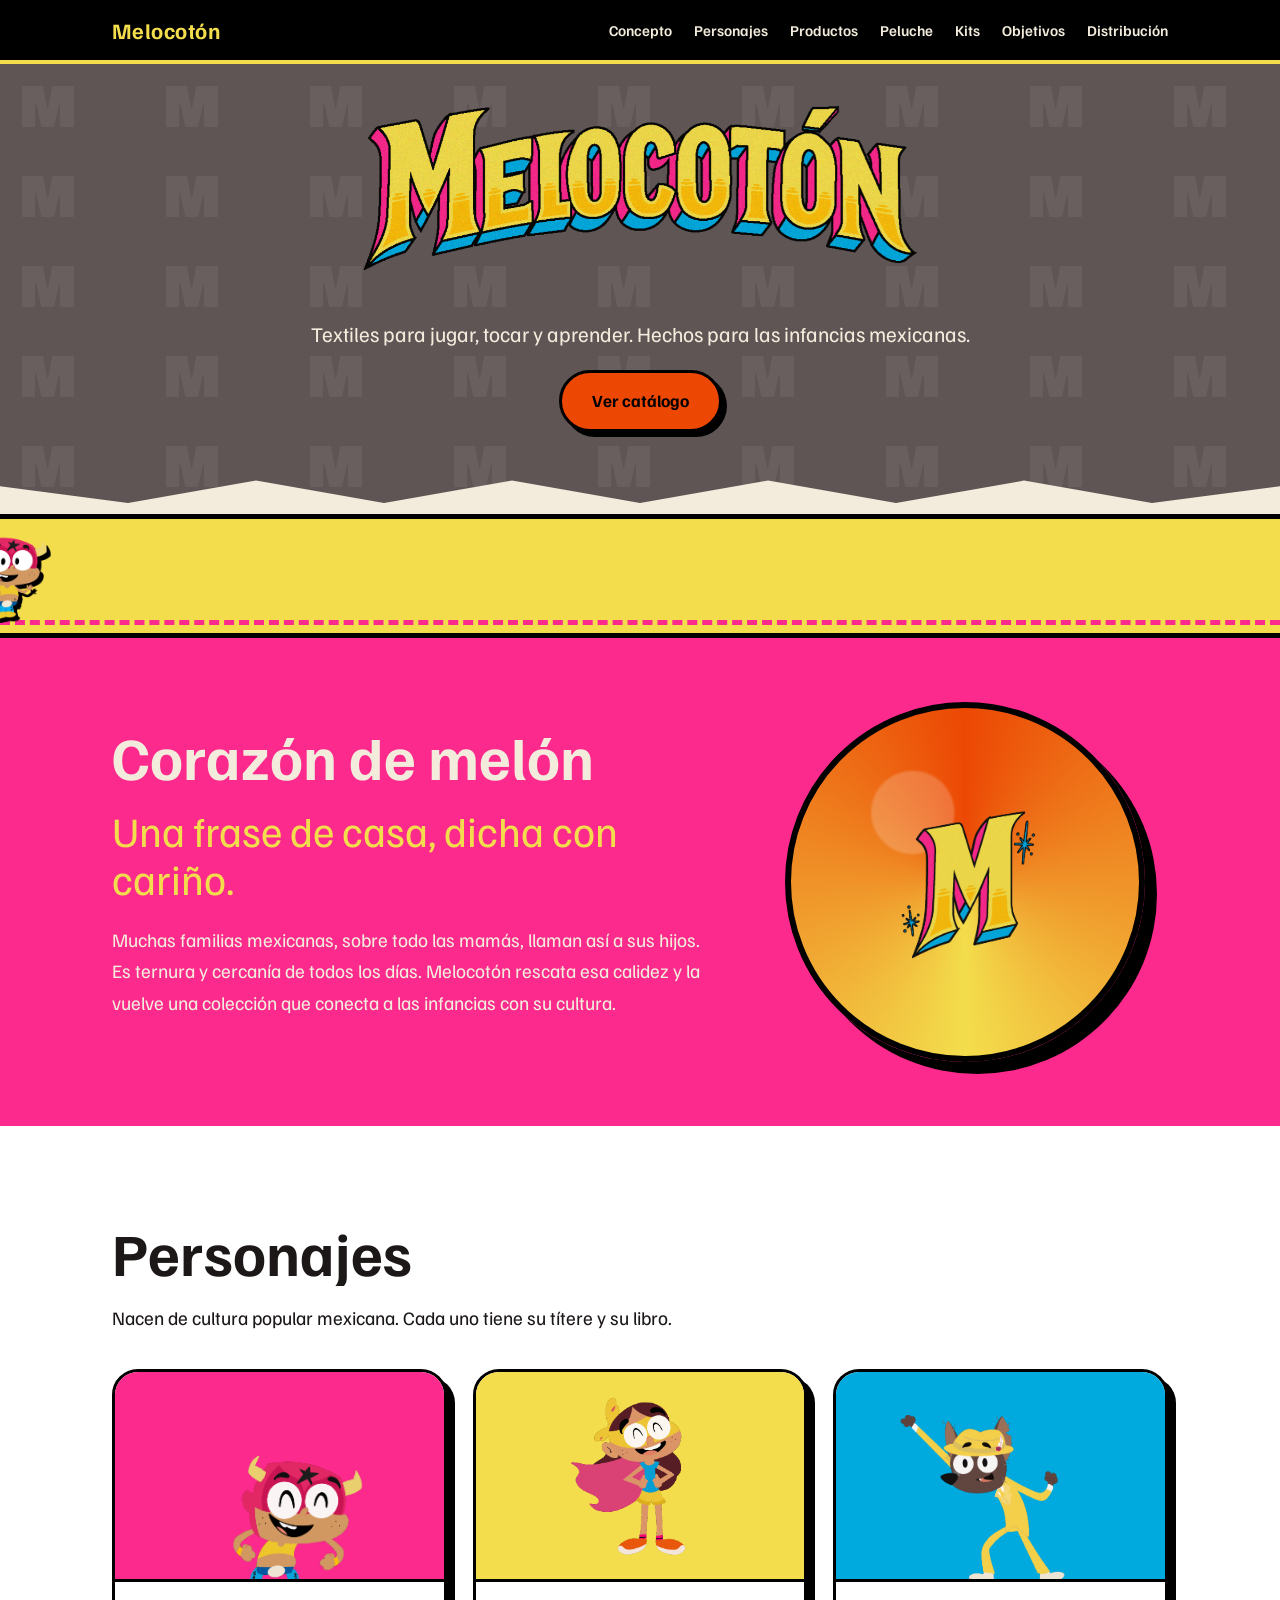
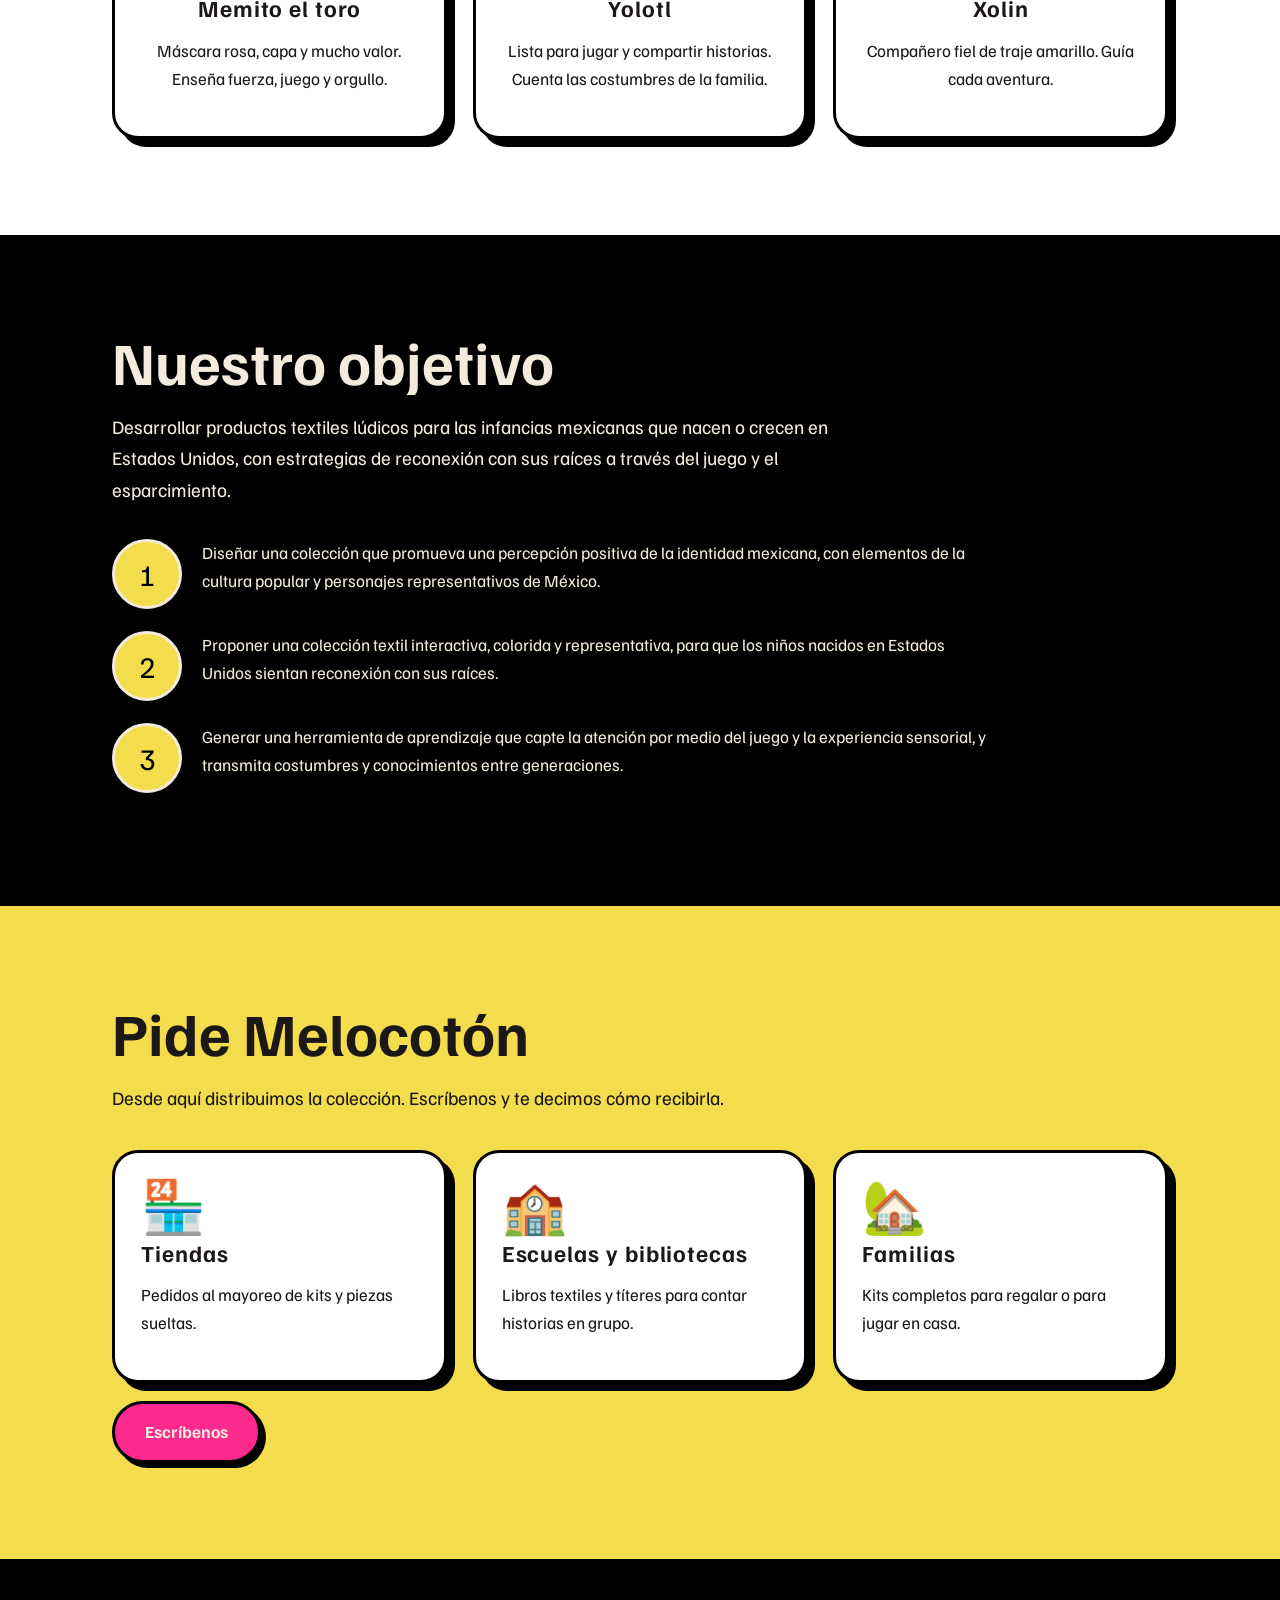
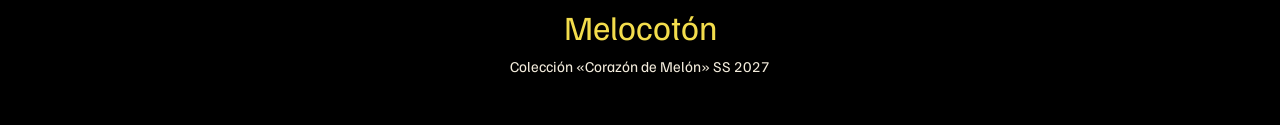
==== commit 65dd5f05: "todito" ====
--- a/index.html
+++ b/index.html
@@ -35,33 +35,15 @@
 </div></section>
 
 <section class="chars" id="personajes"><div class="w">
-<h2>Tres personajes</h2>
-<p class="lead">Nacen de los rótulos, la lucha libre y la cultura popular mexicana. Cada uno tiene su títere y su libro.</p>
+<h2>Personajes</h2>
+<p class="lead">Nacen de  cultura popular mexicana. Cada uno tiene su títere y su libro.</p>
 <div class="grid">
 <article class="card"><div class="pic a"><img src="img/luchador.gif" alt="Memito el toro"></div><h3>Memito el toro</h3><p>Máscara rosa, capa y mucho valor. Enseña fuerza, juego y orgullo.</p></article>
 <article class="card"><div class="pic b"><img src="img/nina.gif" alt="Yolotl"></div><h3>Yolotl</h3><p>Lista para jugar y compartir historias. Cuenta las costumbres de la familia.</p></article>
 <article class="card"><div class="pic c"><img src="img/xolo.gif" alt="Xolin"></div><h3>Xolin</h3><p>Compañero fiel de traje amarillo. Guía cada aventura.</p></article>
 </div></div></section>
 
-<section class="prod" id="productos"><div class="w">
-<h2>Productos</h2>
-<p class="lead">Telas de colores para tocar, abrir y abrazar.</p>
-<div class="grid">
-<article class="card"><div class="ico"><img src="img/perro.png" alt=""></div><span class="tag">3 piezas</span><h3>Títeres</h3><p>Uno por personaje, para inventar historias con las manos.</p></article>
-<article class="card"><div class="ico">📖</div><span class="tag">3 libros</span><h3>Libros textiles</h3><p>Didácticos y sensoriales. Cada personaje cuenta su propia historia.</p></article>
-<article class="card"><div class="ico">🧸</div><span class="tag">Personalizable</span><h3>Peluches intervenibles</h3><p>Cada niño lo decora y lo hace suyo.</p></article>
-<article class="card"><div class="ico">🎒</div><span class="tag">Empaque</span><h3>Costalito</h3><p>Bolsa naranja con cordón. Guarda los juguetes y también se usa para jugar.</p></article>
-</div></div></section>
 
-
-
-<section class="kit" id="kits"><div class="w">
-<h2>Kits</h2>
-<p class="lead">Todo viene en el costalito, listo para regalar.</p>
-<div class="grid">
-<article class="card big"><span class="tag" style="background:#fff">El más completo</span><h3>Kit completo</h3><ul><li>Títere</li><li>Libro textil</li><li>Peluche intervenible</li><li>Costalito</li></ul></article>
-<article class="card"><h3>Kit por personaje</h3><p>Elige a tu favorito. Recibe su títere, su libro y su peluche dentro del costalito.</p></article>
-</div></div></section>
 
 <section class="obj" id="objetivos"><div class="w">
 <h2>Nuestro objetivo</h2>
--- a/styles.css
+++ b/styles.css
@@ -28,7 +28,7 @@
 .hero::before{content:"M M M M M M M M M M M M M M M M M M M M M M M M M M M M M M M M M M M M M M M M M M M M M M M M M M M M M M M M M M M M M M M M M M M M M M M M M M M M M M M M M M M M M M M M M M M M M M M M M M M M M M M M M M M M M M M M M M M M M M M M M M M M M M M M M M M M M M M M M M M M M M M M M M M M M M M M M M M M M M M M M M M M M M M M M M M M M M M M M M M M M M M M M M M M M M M M M M";
 position:absolute;left:0;right:0;top:-90px;bottom:0;font:400 54px/90px "Reactive Anchor","Bowlby One",sans-serif;letter-spacing:34px;text-align:center;color:#ffffff10;overflow:hidden;pointer-events:none;animation:lluvia 6s linear infinite}
 @keyframes lluvia{to{transform:translateY(90px)}}
-.logo-img{position:relative;margin:0 auto -180px;max-width:600px;animation:pop .9s cubic-bezier(.2,1.6,.4,1) both}
+.logo-img{position:relative;margin:0 auto 20px;max-width:600px;animation:pop .9s cubic-bezier(.2,1.6,.4,1) both}
 .logo-img img{display:block;width:100%;height:auto}
 @keyframes pop{from{transform:scale(.5) rotate(6deg);opacity:0}}
 .hero p{position:relative;max-width:34em;margin:14px auto 0;font-size:21px}
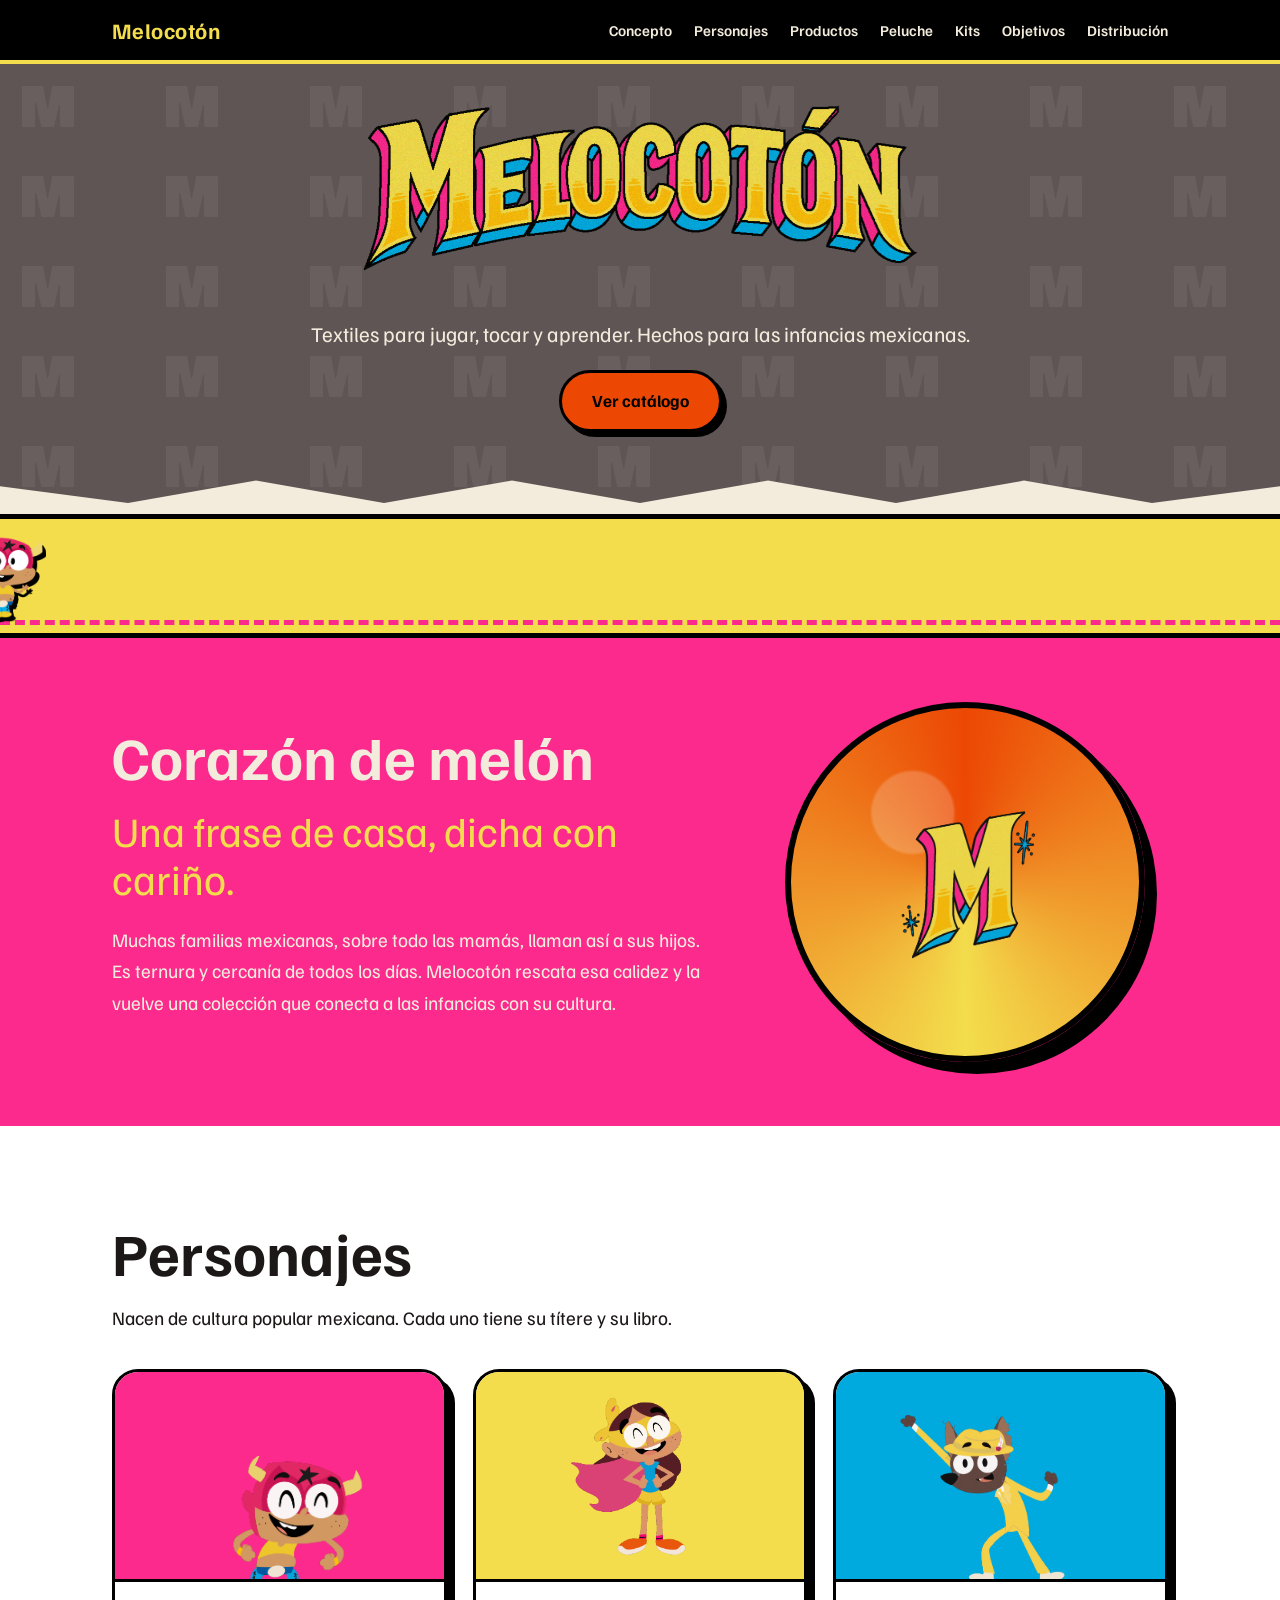
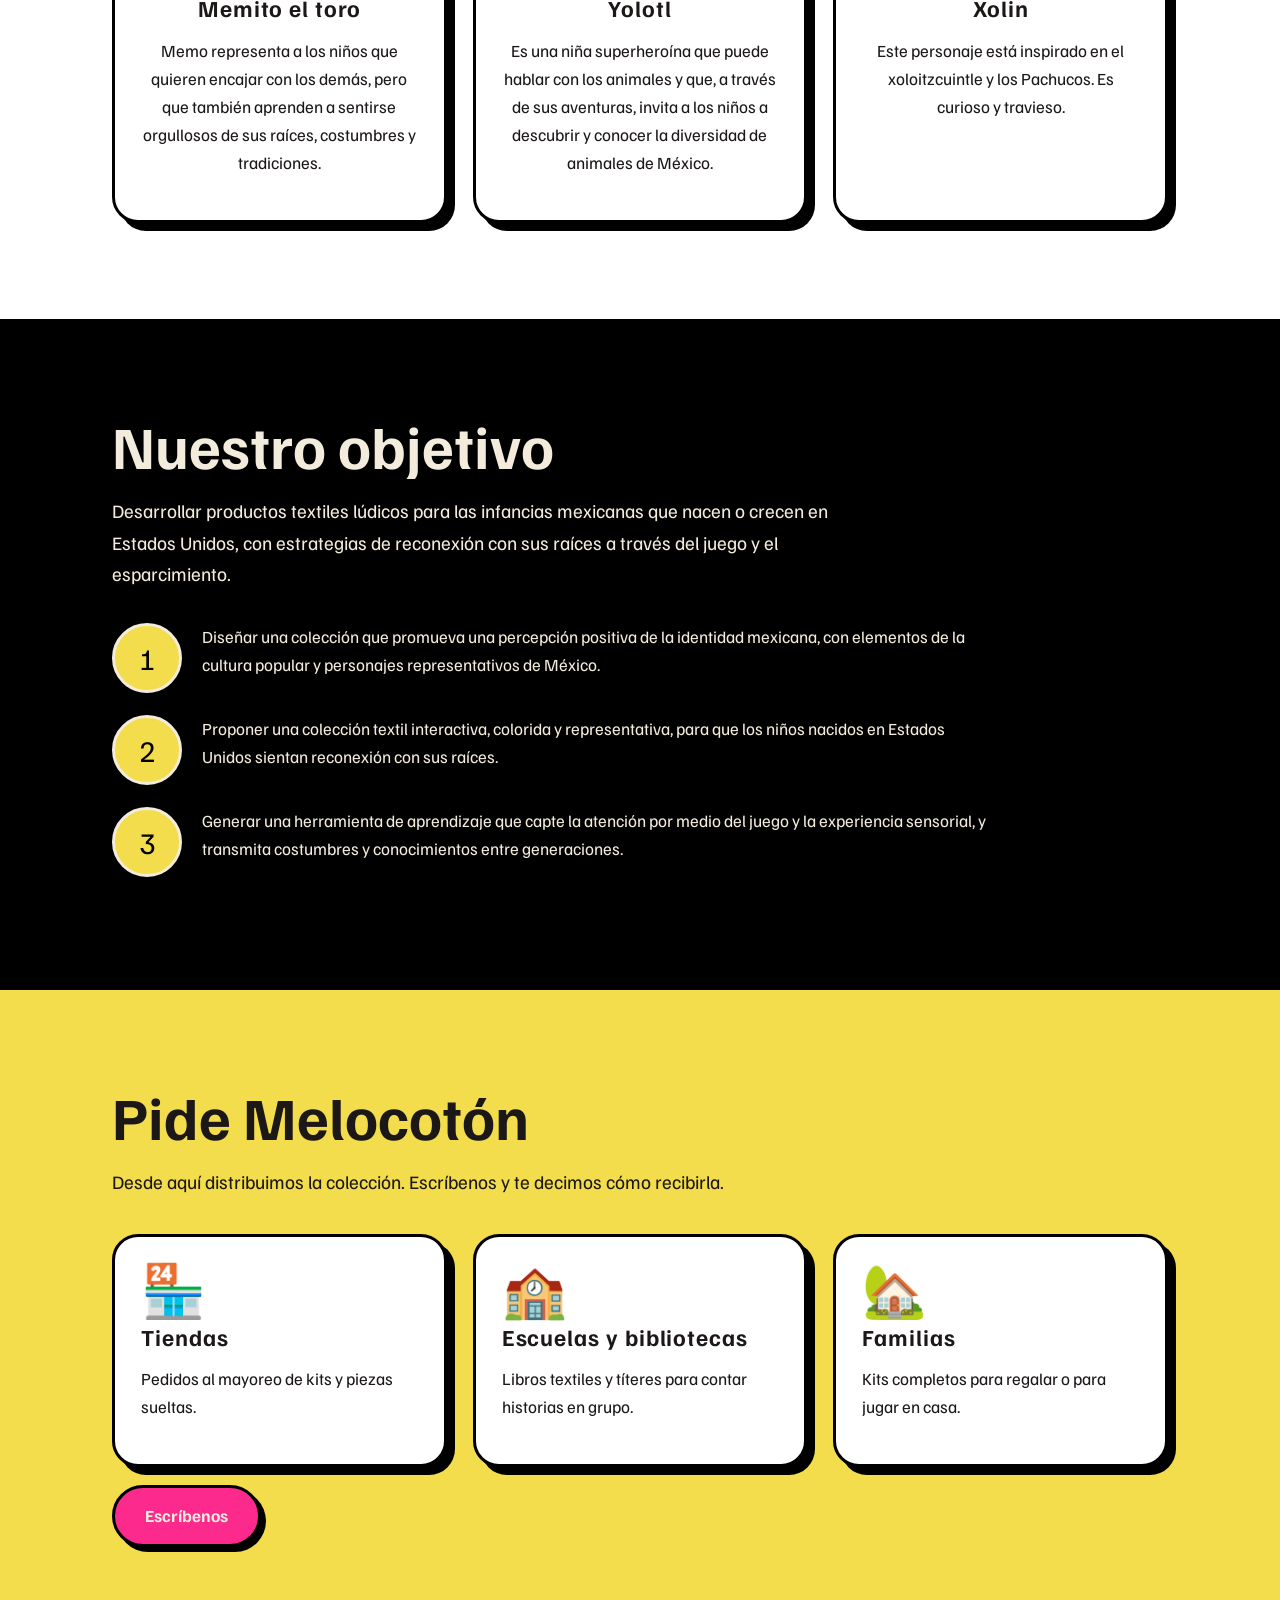
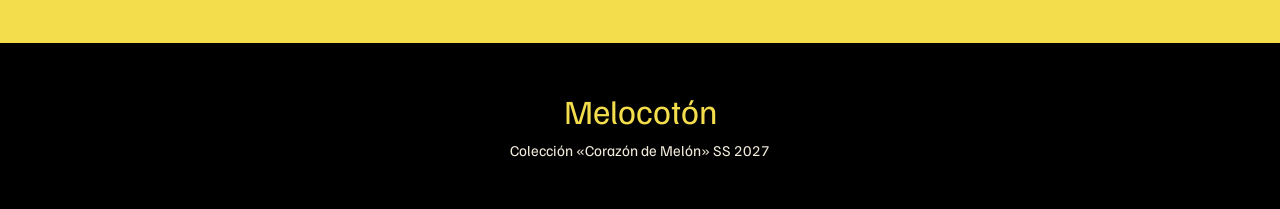
==== commit 3873ef1b: "ya estan" ====
--- a/index.html
+++ b/index.html
@@ -38,9 +38,9 @@
 <h2>Personajes</h2>
 <p class="lead">Nacen de  cultura popular mexicana. Cada uno tiene su títere y su libro.</p>
 <div class="grid">
-<article class="card"><div class="pic a"><img src="img/luchador.gif" alt="Memito el toro"></div><h3>Memito el toro</h3><p>Máscara rosa, capa y mucho valor. Enseña fuerza, juego y orgullo.</p></article>
-<article class="card"><div class="pic b"><img src="img/nina.gif" alt="Yolotl"></div><h3>Yolotl</h3><p>Lista para jugar y compartir historias. Cuenta las costumbres de la familia.</p></article>
-<article class="card"><div class="pic c"><img src="img/xolo.gif" alt="Xolin"></div><h3>Xolin</h3><p>Compañero fiel de traje amarillo. Guía cada aventura.</p></article>
+<article class="card"><div class="pic a"><img src="img/luchador.gif" alt="Memito el toro"></div><h3>Memito el toro</h3><p>Memo representa a los niños que quieren encajar con los demás, pero que también aprenden a sentirse orgullosos de sus raíces, costumbres y tradiciones.</p></article>
+<article class="card"><div class="pic b"><img src="img/nina.gif" alt="Yolotl"></div><h3>Yolotl</h3><p>Es una niña superheroína que puede hablar con los animales y que, a través de sus aventuras, invita a los niños a descubrir y conocer la diversidad de animales de México.</p></article>
+<article class="card"><div class="pic c"><img src="img/xolo.gif" alt="Xolin"></div><h3>Xolin</h3><p>Este personaje está inspirado en el xoloitzcuintle y los Pachucos. Es curioso y travieso.</p></article>
 </div></div></section>
 
 
--- a/styles.css
+++ b/styles.css
@@ -72,6 +72,11 @@
 .pic.b img{transform:translate(55px,0) scale(1.7)}
 .pic.c img{transform:translate(0,10px) scale(1.15)}
 
+
+
+.pic img.foto{transform:none;width:100%;height:100%;object-fit:contain;padding:12px}
+/*catalogo
+
 /* productos */
 .prod{background:var(--o)}
 .tag{display:inline-block;background:var(--y);border:2px solid #000;border-radius:999px;padding:2px 14px;font-size:14px;font-weight:800}
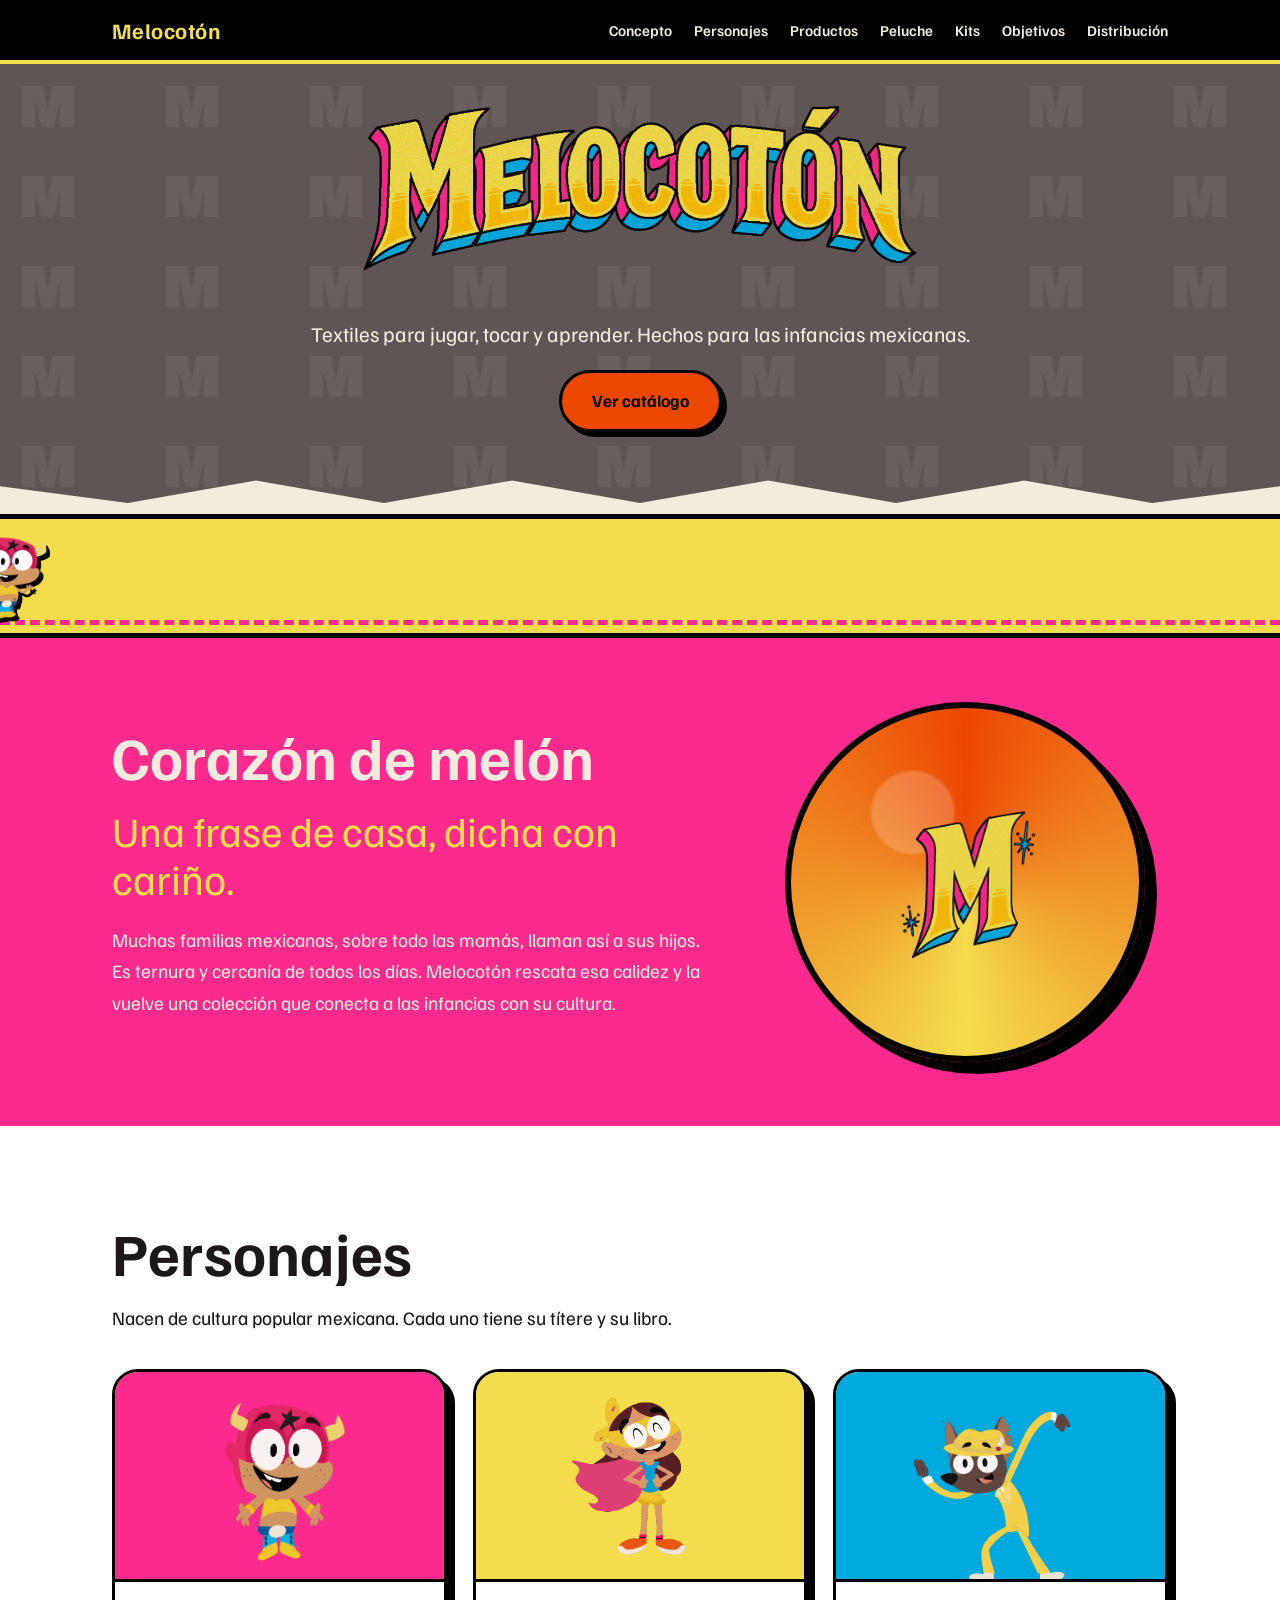
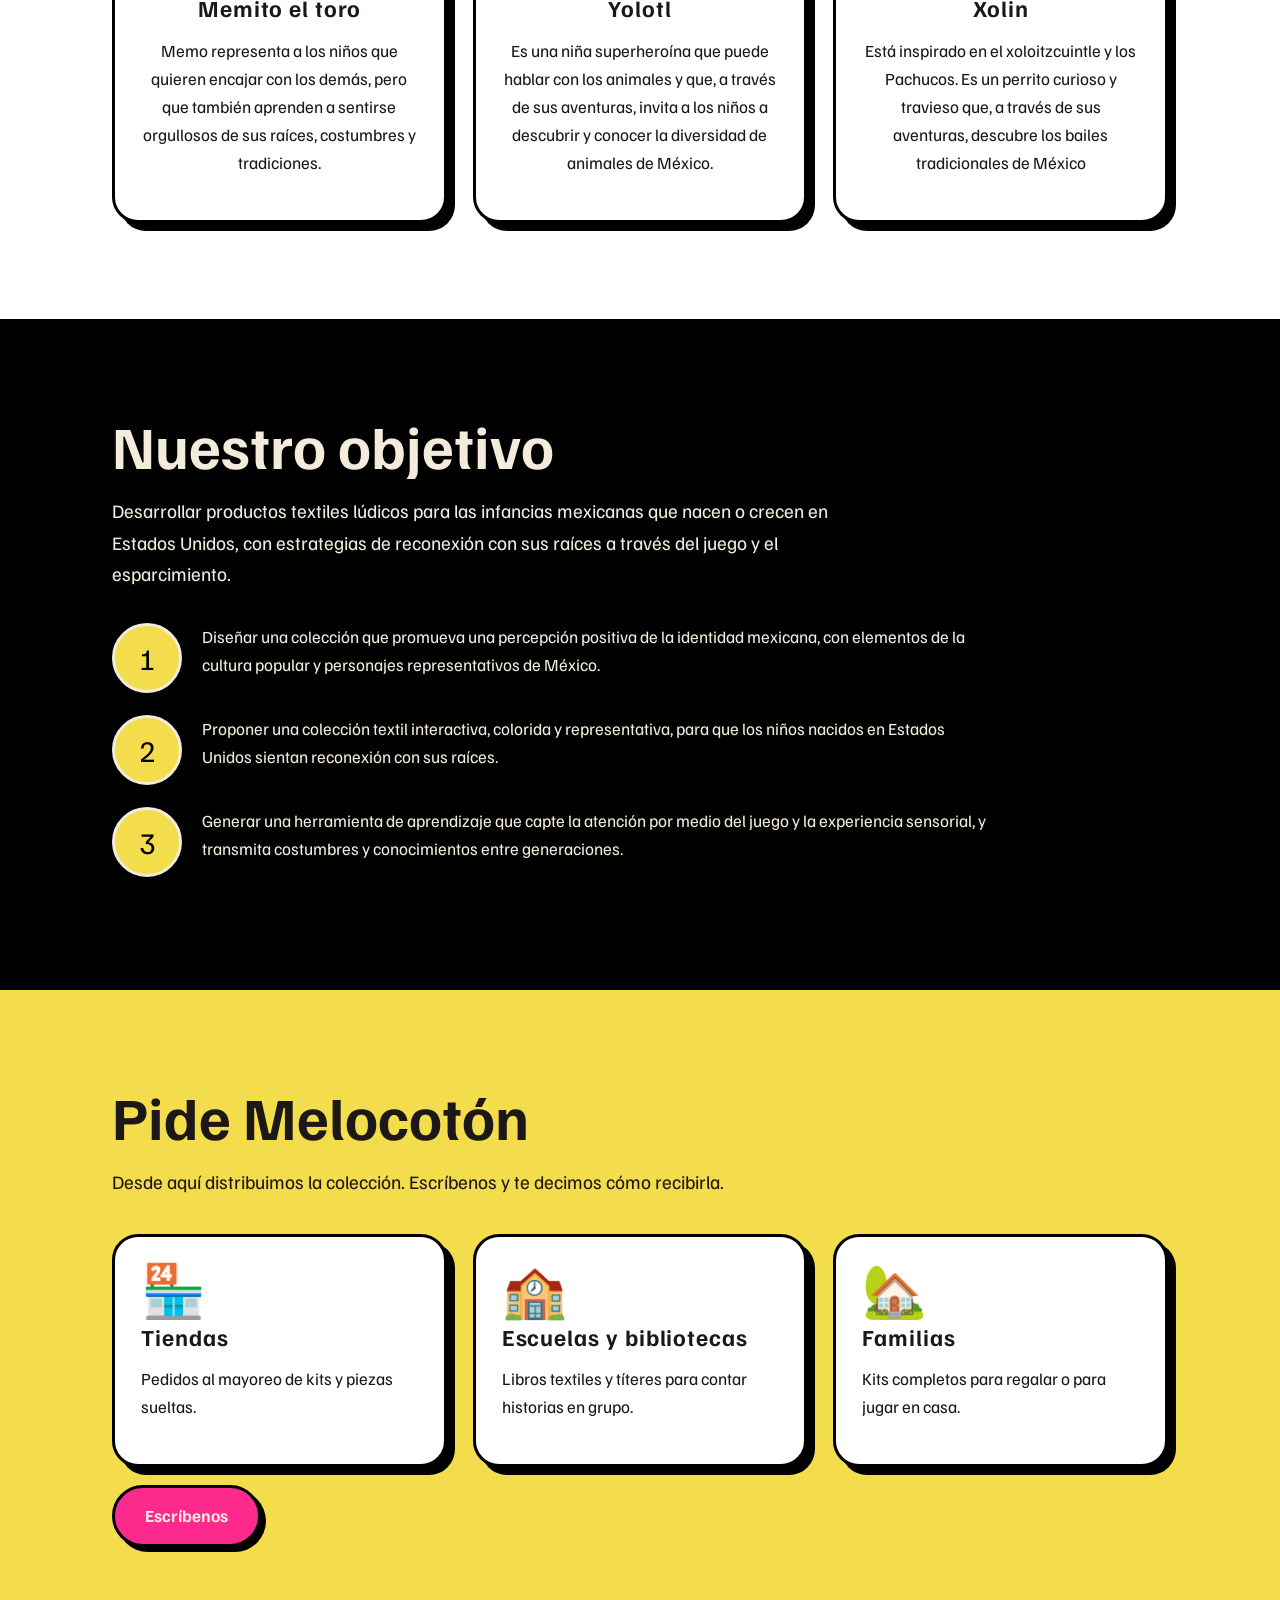
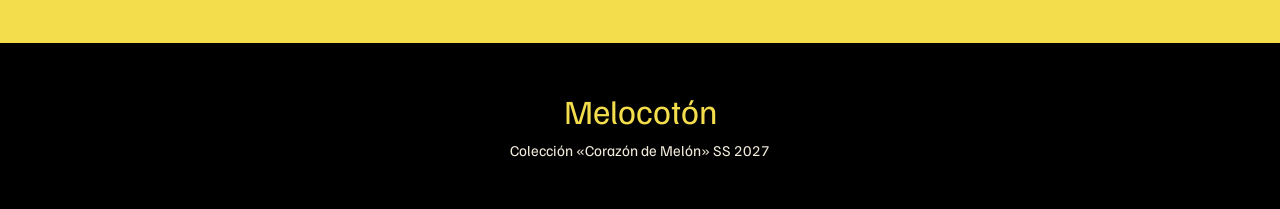
==== commit bc2a0d98: "ya" ====
--- a/index.html
+++ b/index.html
@@ -40,7 +40,7 @@
 <div class="grid">
 <article class="card"><div class="pic a"><img src="img/luchador.gif" alt="Memito el toro"></div><h3>Memito el toro</h3><p>Memo representa a los niños que quieren encajar con los demás, pero que también aprenden a sentirse orgullosos de sus raíces, costumbres y tradiciones.</p></article>
 <article class="card"><div class="pic b"><img src="img/nina.gif" alt="Yolotl"></div><h3>Yolotl</h3><p>Es una niña superheroína que puede hablar con los animales y que, a través de sus aventuras, invita a los niños a descubrir y conocer la diversidad de animales de México.</p></article>
-<article class="card"><div class="pic c"><img src="img/xolo.gif" alt="Xolin"></div><h3>Xolin</h3><p>Este personaje está inspirado en el xoloitzcuintle y los Pachucos. Es curioso y travieso.</p></article>
+<article class="card"><div class="pic c"><img src="img/xolo.gif" alt="Xolin"></div><h3>Xolin</h3><p>Está inspirado en el xoloitzcuintle y los Pachucos. Es un perrito curioso y travieso que, a través de sus aventuras, descubre los bailes tradicionales de México</p></article>
 </div></div></section>
 
 
